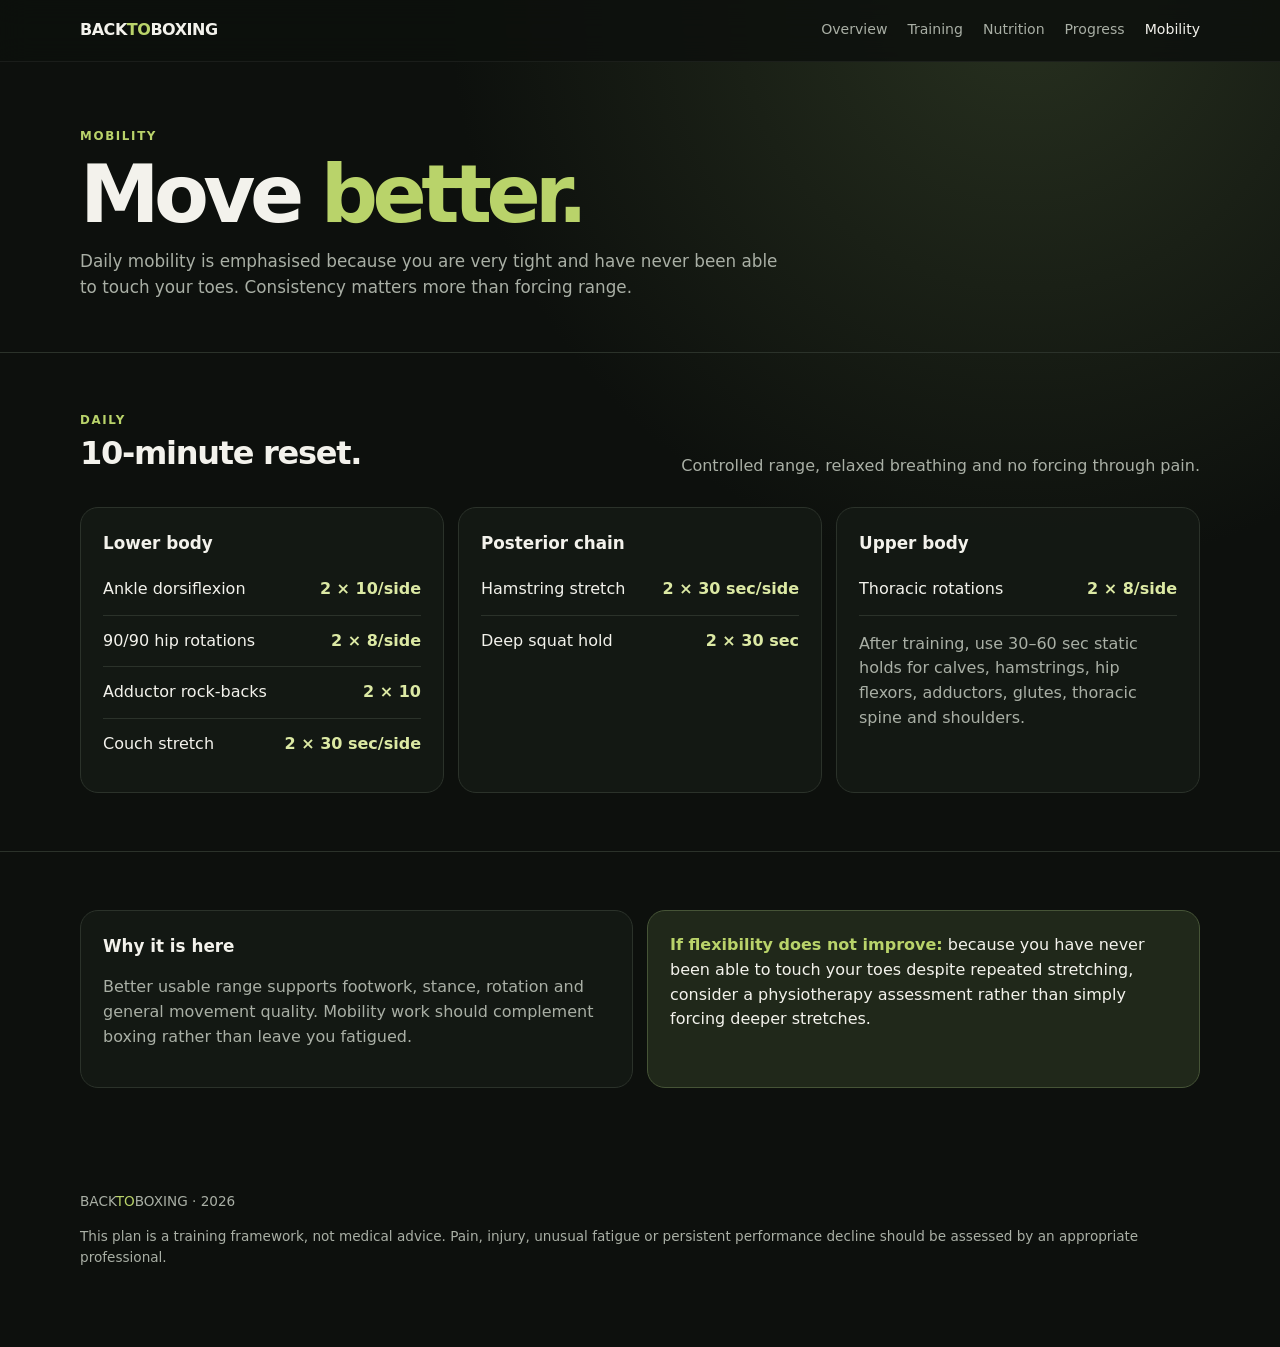
==== mobility.html @ 42341a9d "Split mobility into dedicated page" ====
<!doctype html><html lang="en"><head><meta charset="utf-8"><meta name="viewport" content="width=device-width,initial-scale=1"><meta name="theme-color" content="#10120f"><title>Mobility — Back To Boxing</title><link rel="stylesheet" href="styles.css"></head><body><header><div class="wrap"><nav><a class="brand" href="index.html">BACK<span>TO</span>BOXING</a><div class="navlinks"><a class="" href="index.html">Overview</a><a class="" href="training.html">Training</a><a class="" href="nutrition.html">Nutrition</a><a class="" href="progress.html">Progress</a><a class="active" href="mobility.html">Mobility</a></div></nav></div></header><main><div class="wrap page-title"><div class="eyebrow">Mobility</div><h1>Move <span style="color:var(--accent)">better.</span></h1><p>Daily mobility is emphasised because you are very tight and have never been able to touch your toes. Consistency matters more than forcing range.</p></div>
<section><div class="wrap"><div class="section-head"><div><div class="eyebrow">Daily</div><h2>10-minute reset.</h2></div><p>Controlled range, relaxed breathing and no forcing through pain.</p></div><div class="grid"><div class="card"><h3>Lower body</h3><div class="exercise"><span>Ankle dorsiflexion</span><span>2 × 10/side</span></div><div class="exercise"><span>90/90 hip rotations</span><span>2 × 8/side</span></div><div class="exercise"><span>Adductor rock-backs</span><span>2 × 10</span></div><div class="exercise"><span>Couch stretch</span><span>2 × 30 sec/side</span></div></div><div class="card"><h3>Posterior chain</h3><div class="exercise"><span>Hamstring stretch</span><span>2 × 30 sec/side</span></div><div class="exercise"><span>Deep squat hold</span><span>2 × 30 sec</span></div></div><div class="card"><h3>Upper body</h3><div class="exercise"><span>Thoracic rotations</span><span>2 × 8/side</span></div><p class="muted">After training, use 30–60 sec static holds for calves, hamstrings, hip flexors, adductors, glutes, thoracic spine and shoulders.</p></div></div></div></section>
<section><div class="wrap"><div class="grid2"><div class="card"><h3>Why it is here</h3><p class="muted">Better usable range supports footwork, stance, rotation and general movement quality. Mobility work should complement boxing rather than leave you fatigued.</p></div><div class="callout"><strong>If flexibility does not improve:</strong> because you have never been able to touch your toes despite repeated stretching, consider a physiotherapy assessment rather than simply forcing deeper stretches.</div></div></div></section></main><footer><div class="wrap"><div>BACK<span style="color:var(--accent)">TO</span>BOXING · 2026</div><p>This plan is a training framework, not medical advice. Pain, injury, unusual fatigue or persistent performance decline should be assessed by an appropriate professional.</p></div></footer></body></html>
---- styles.css ----
:root{--bg:#0d100d;--panel:#151915;--panel2:#1b201b;--text:#f3f2ec;--muted:#a9afa5;--line:#2b322a;--accent:#b9d36a;--accent2:#dce9a4;--max:1120px}
*{box-sizing:border-box}html{scroll-behavior:smooth}body{margin:0;background:radial-gradient(circle at 80% 0,#27301f 0,transparent 34%),var(--bg);color:var(--text);font-family:Inter,ui-sans-serif,system-ui,-apple-system,BlinkMacSystemFont,"Segoe UI",sans-serif;line-height:1.55}a{color:inherit;text-decoration:none}.wrap{width:min(calc(100% - 36px),var(--max));margin:auto}
header{padding:18px 0;position:sticky;top:0;z-index:10;background:rgba(13,16,13,.88);backdrop-filter:blur(14px);border-bottom:1px solid rgba(255,255,255,.06)}nav{display:flex;align-items:center;justify-content:space-between;gap:20px}.brand{font-weight:800;letter-spacing:-.03em}.brand span,.eyebrow,.top{color:var(--accent)}.navlinks{display:flex;gap:20px;color:var(--muted);font-size:.88rem;overflow:auto}.navlinks a{white-space:nowrap}.navlinks a:hover,.navlinks .active{color:var(--text)}
.hero{padding:76px 0 65px;display:grid;grid-template-columns:1.3fr .7fr;gap:48px;align-items:end}.eyebrow{font-weight:800;text-transform:uppercase;letter-spacing:.14em;font-size:.74rem}h1{font-size:clamp(3.2rem,8vw,6rem);line-height:.9;letter-spacing:-.07em;margin:14px 0 24px}.hero p{font-size:1.08rem;color:var(--muted);max-width:680px}.target{background:linear-gradient(145deg,#1e271b,#151915);border:1px solid var(--line);border-radius:24px;padding:28px}.target .big,.stat{font-size:3.6rem;font-weight:850;letter-spacing:-.06em}.label{font-size:.75rem;text-transform:uppercase;letter-spacing:.1em;color:var(--muted)}
section{padding:58px 0;border-top:1px solid var(--line)}.section-head{display:flex;justify-content:space-between;gap:30px;align-items:end;margin-bottom:28px}.section-head h2{margin:0;font-size:2rem;letter-spacing:-.04em}.section-head p{margin:0;color:var(--muted);max-width:620px}.grid{display:grid;grid-template-columns:repeat(3,1fr);gap:14px}.grid2{display:grid;grid-template-columns:repeat(2,1fr);gap:14px}.card{background:rgba(21,25,21,.9);border:1px solid var(--line);border-radius:18px;padding:22px}.card h3{margin:0 0 8px;font-size:1.05rem}.muted{color:var(--muted)}
.week{display:grid;grid-template-columns:repeat(7,1fr);gap:8px}.day{padding:16px 12px;background:var(--panel);border:1px solid var(--line);border-radius:14px;min-height:110px}.day strong{display:block;color:var(--accent);font-size:.76rem;text-transform:uppercase;letter-spacing:.08em;margin-bottom:9px}.day b{font-size:.9rem}.day.rest{background:#11140f}
.exercise{display:grid;grid-template-columns:1fr auto;gap:10px;padding:13px 0;border-bottom:1px solid var(--line)}.exercise:last-child{border-bottom:0}.exercise span:last-child{color:var(--accent2);font-weight:750;white-space:nowrap}.phase{border-left:3px solid var(--accent);padding-left:18px;margin:0 0 24px}.phase h3{margin:0 0 3px}.phase p{margin:0;color:var(--muted)}
table{width:100%;border-collapse:collapse;background:var(--panel);border:1px solid var(--line);border-radius:18px;overflow:hidden}th,td{text-align:left;padding:13px 14px;border-bottom:1px solid var(--line)}th{color:var(--accent);font-size:.76rem;text-transform:uppercase;letter-spacing:.08em}td{color:#e7e9e2}tr:last-child td{border-bottom:0}
.meal{display:flex;justify-content:space-between;gap:20px;padding:15px 0;border-bottom:1px solid var(--line)}.meal:last-child{border-bottom:0}.meal b{min-width:150px}.meal span{color:var(--muted)}.pill{display:inline-flex;padding:5px 9px;border:1px solid #3a4434;border-radius:999px;color:var(--accent2);font-size:.75rem;font-weight:700;margin:3px}
.callout{padding:22px;border-radius:18px;background:#20281a;border:1px solid #465437}.callout strong{color:var(--accent)}ul{padding-left:20px}.checklist label{display:flex;gap:10px;align-items:flex-start;padding:10px 0;border-bottom:1px solid var(--line);cursor:pointer}.checklist input{accent-color:var(--accent);margin-top:5px}
.page-title{padding:65px 0 35px}.page-title h1{font-size:clamp(2.8rem,7vw,5rem);margin-bottom:14px}.page-title p{color:var(--muted);max-width:700px;font-size:1.05rem}.subnav{display:flex;gap:8px;flex-wrap:wrap;margin-top:22px}.subnav a{padding:8px 12px;border:1px solid var(--line);border-radius:999px;color:var(--muted);font-size:.82rem}.subnav a:hover{color:var(--text);border-color:#465437}
footer{padding:45px 0 65px;color:var(--muted);font-size:.85rem}
@media(max-width:800px){.hero{grid-template-columns:1fr;padding-top:50px}.grid,.grid2{grid-template-columns:1fr}.week{grid-template-columns:repeat(2,1fr)}.section-head{display:block}.section-head p{margin-top:8px}.navlinks{display:none}.target .big{font-size:3.2rem}}
@media(max-width:480px){.wrap{width:min(calc(100% - 24px),var(--max))}.week{grid-template-columns:1fr}.meal{display:block}.meal b{display:block;margin-bottom:4px}h1{font-size:3.3rem}.page-title{padding-top:45px}}
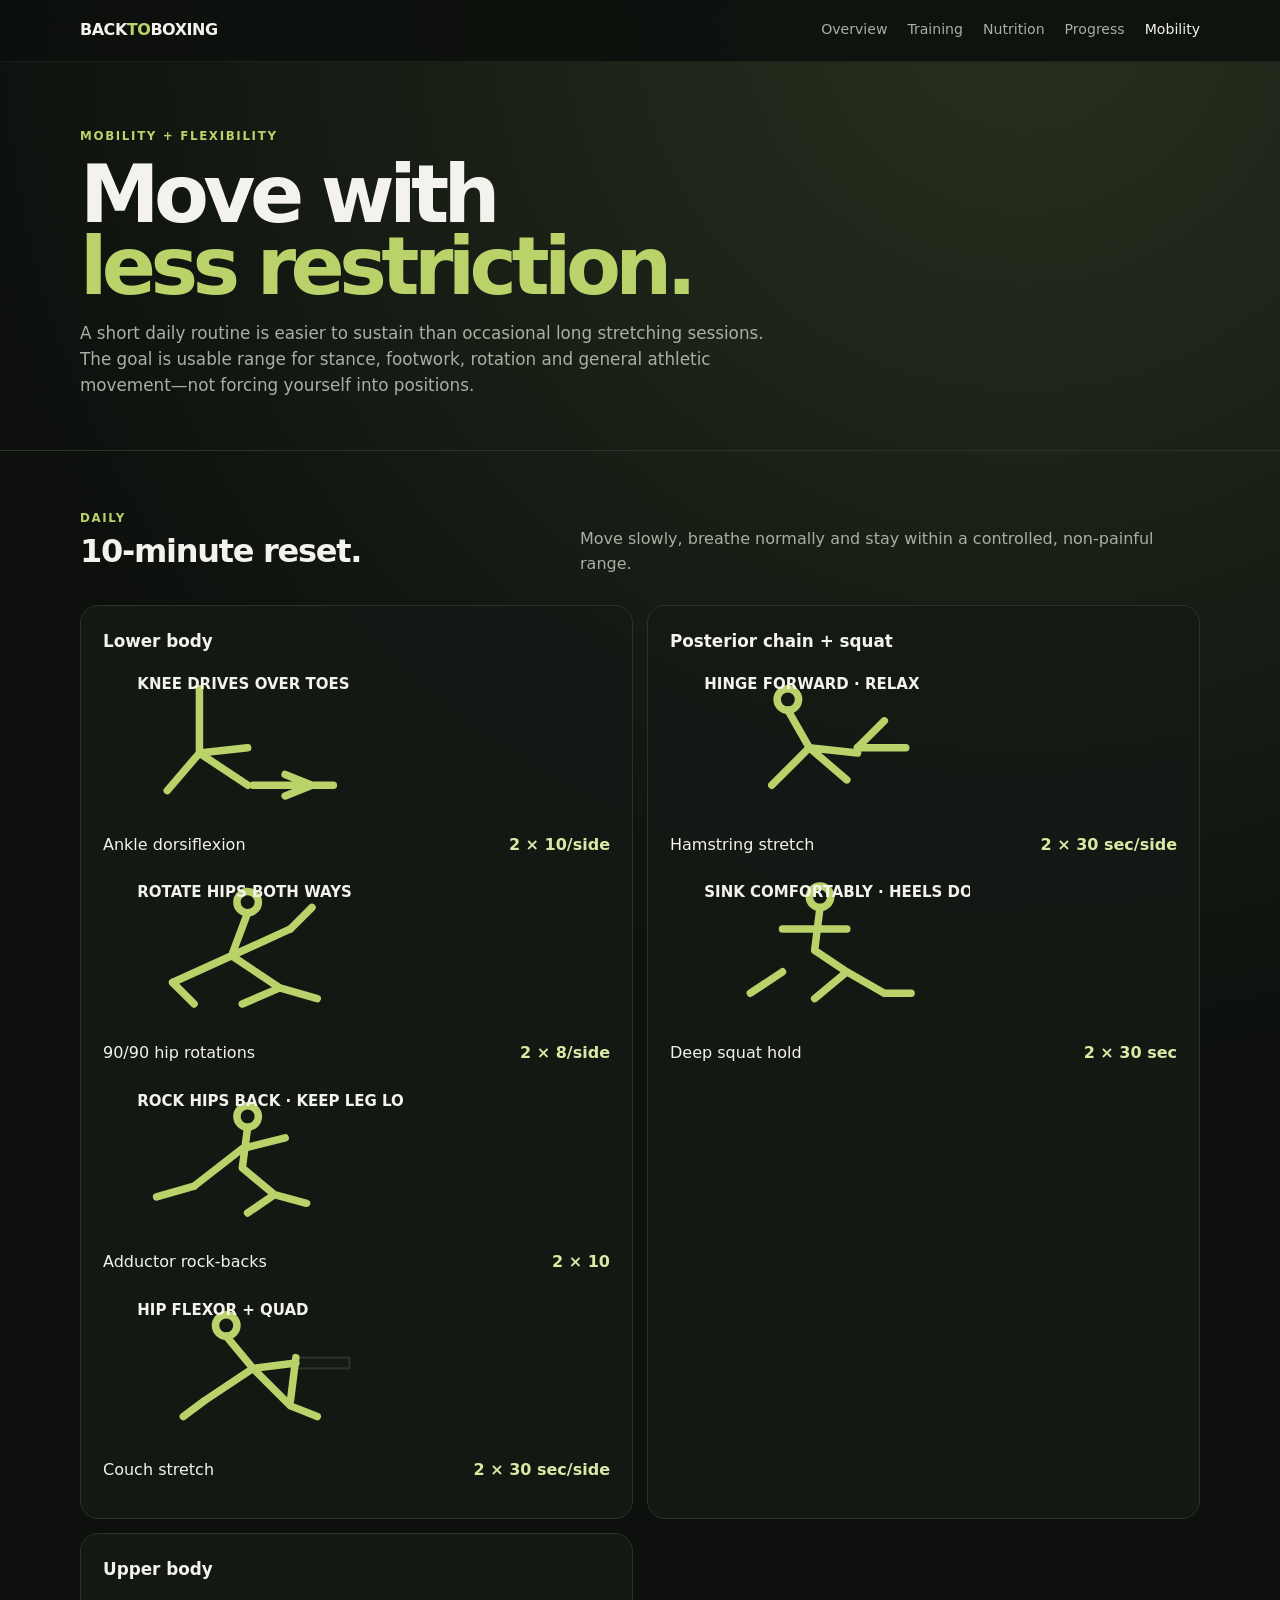
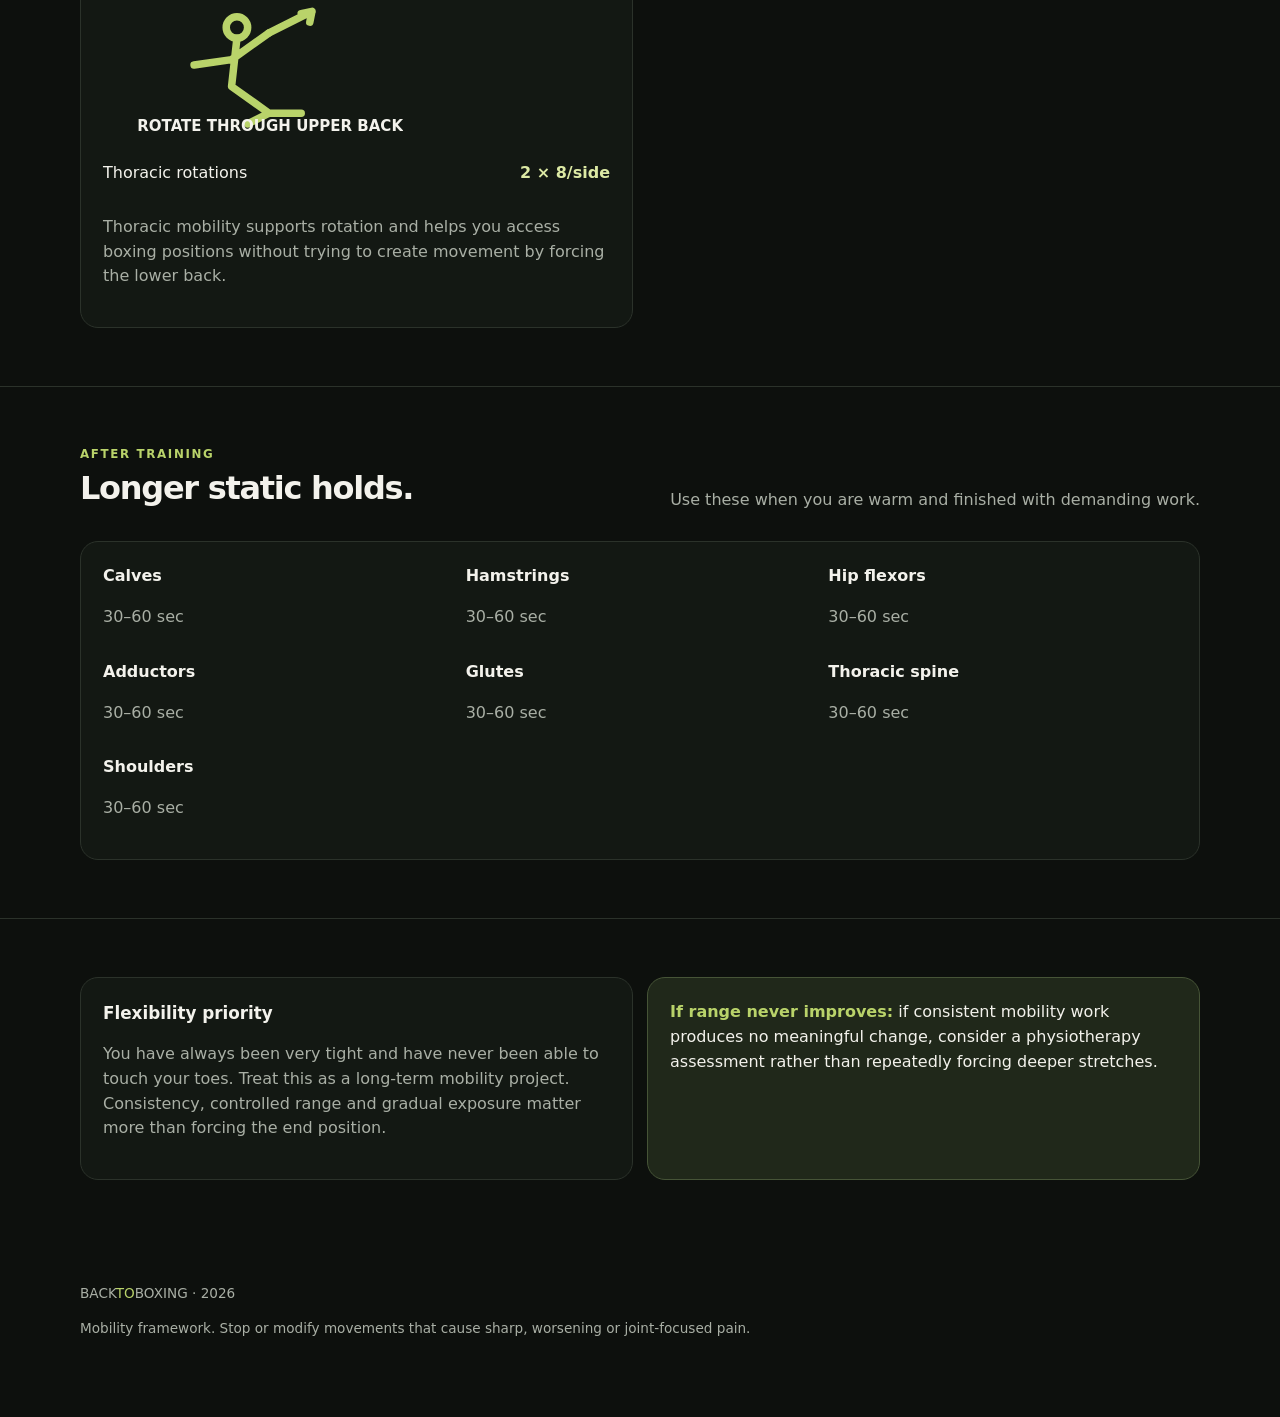
==== commit cc893c3b: "Add visual mobility references and update mobility plan" ====
--- a/mobility.html
+++ b/mobility.html
@@ -1,3 +1,20 @@
-<!doctype html><html lang="en"><head><meta charset="utf-8"><meta name="viewport" content="width=device-width,initial-scale=1"><meta name="theme-color" content="#10120f"><title>Mobility — Back To Boxing</title><link rel="stylesheet" href="styles.css"></head><body><header><div class="wrap"><nav><a class="brand" href="index.html">BACK<span>TO</span>BOXING</a><div class="navlinks"><a class="" href="index.html">Overview</a><a class="" href="training.html">Training</a><a class="" href="nutrition.html">Nutrition</a><a class="" href="progress.html">Progress</a><a class="active" href="mobility.html">Mobility</a></div></nav></div></header><main><div class="wrap page-title"><div class="eyebrow">Mobility</div><h1>Move <span style="color:var(--accent)">better.</span></h1><p>Daily mobility is emphasised because you are very tight and have never been able to touch your toes. Consistency matters more than forcing range.</p></div>
-<section><div class="wrap"><div class="section-head"><div><div class="eyebrow">Daily</div><h2>10-minute reset.</h2></div><p>Controlled range, relaxed breathing and no forcing through pain.</p></div><div class="grid"><div class="card"><h3>Lower body</h3><div class="exercise"><span>Ankle dorsiflexion</span><span>2 × 10/side</span></div><div class="exercise"><span>90/90 hip rotations</span><span>2 × 8/side</span></div><div class="exercise"><span>Adductor rock-backs</span><span>2 × 10</span></div><div class="exercise"><span>Couch stretch</span><span>2 × 30 sec/side</span></div></div><div class="card"><h3>Posterior chain</h3><div class="exercise"><span>Hamstring stretch</span><span>2 × 30 sec/side</span></div><div class="exercise"><span>Deep squat hold</span><span>2 × 30 sec</span></div></div><div class="card"><h3>Upper body</h3><div class="exercise"><span>Thoracic rotations</span><span>2 × 8/side</span></div><p class="muted">After training, use 30–60 sec static holds for calves, hamstrings, hip flexors, adductors, glutes, thoracic spine and shoulders.</p></div></div></div></section>
-<section><div class="wrap"><div class="grid2"><div class="card"><h3>Why it is here</h3><p class="muted">Better usable range supports footwork, stance, rotation and general movement quality. Mobility work should complement boxing rather than leave you fatigued.</p></div><div class="callout"><strong>If flexibility does not improve:</strong> because you have never been able to touch your toes despite repeated stretching, consider a physiotherapy assessment rather than simply forcing deeper stretches.</div></div></div></section></main><footer><div class="wrap"><div>BACK<span style="color:var(--accent)">TO</span>BOXING · 2026</div><p>This plan is a training framework, not medical advice. Pain, injury, unusual fatigue or persistent performance decline should be assessed by an appropriate professional.</p></div></footer></body></html>+<!doctype html>
+<html lang="en"><head><meta charset="utf-8"><meta name="viewport" content="width=device-width,initial-scale=1"><meta name="theme-color" content="#10120f"><title>Mobility — Back To Boxing</title><link rel="stylesheet" href="styles.css"></head>
+<body><header><div class="wrap"><nav><a class="brand" href="index.html">BACK<span>TO</span>BOXING</a><div class="navlinks"><a href="index.html">Overview</a><a href="training.html">Training</a><a href="nutrition.html">Nutrition</a><a href="progress.html">Progress</a><a class="active" href="mobility.html">Mobility</a></div></nav></div></header>
+<main><div class="wrap page-title"><div class="eyebrow">Mobility + flexibility</div><h1>Move with<br><span style="color:var(--accent)">less restriction.</span></h1><p>A short daily routine is easier to sustain than occasional long stretching sessions. The goal is usable range for stance, footwork, rotation and general athletic movement—not forcing yourself into positions.</p></div>
+<section><div class="wrap"><div class="section-head"><div><div class="eyebrow">Daily</div><h2>10-minute reset.</h2></div><p>Move slowly, breathe normally and stay within a controlled, non-painful range.</p></div>
+<div class="grid2">
+<div class="card"><h3>Lower body</h3>
+<div class="visual-row"><svg class="exercise-visual"><use href="mobility-reference.svg#ankle"></use></svg><div class="exercise"><span>Ankle dorsiflexion</span><span>2 × 10/side</span></div></div>
+<div class="visual-row"><svg class="exercise-visual"><use href="mobility-reference.svg#hip9090"></use></svg><div class="exercise"><span>90/90 hip rotations</span><span>2 × 8/side</span></div></div>
+<div class="visual-row"><svg class="exercise-visual"><use href="mobility-reference.svg#adductor"></use></svg><div class="exercise"><span>Adductor rock-backs</span><span>2 × 10</span></div></div>
+<div class="visual-row"><svg class="exercise-visual"><use href="mobility-reference.svg#couch"></use></svg><div class="exercise"><span>Couch stretch</span><span>2 × 30 sec/side</span></div></div></div>
+<div class="card"><h3>Posterior chain + squat</h3>
+<div class="visual-row"><svg class="exercise-visual"><use href="mobility-reference.svg#hamstring"></use></svg><div class="exercise"><span>Hamstring stretch</span><span>2 × 30 sec/side</span></div></div>
+<div class="visual-row"><svg class="exercise-visual"><use href="mobility-reference.svg#squat"></use></svg><div class="exercise"><span>Deep squat hold</span><span>2 × 30 sec</span></div></div></div>
+<div class="card"><h3>Upper body</h3>
+<div class="visual-row"><svg class="exercise-visual"><use href="mobility-reference.svg#thoracic"></use></svg><div class="exercise"><span>Thoracic rotations</span><span>2 × 8/side</span></div></div>
+<p class="muted">Thoracic mobility supports rotation and helps you access boxing positions without trying to create movement by forcing the lower back.</p></div></div></div></section>
+<section><div class="wrap"><div class="section-head"><div><div class="eyebrow">After training</div><h2>Longer static holds.</h2></div><p>Use these when you are warm and finished with demanding work.</p></div><div class="card"><div class="grid"><div><b>Calves</b><p class="muted">30–60 sec</p></div><div><b>Hamstrings</b><p class="muted">30–60 sec</p></div><div><b>Hip flexors</b><p class="muted">30–60 sec</p></div><div><b>Adductors</b><p class="muted">30–60 sec</p></div><div><b>Glutes</b><p class="muted">30–60 sec</p></div><div><b>Thoracic spine</b><p class="muted">30–60 sec</p></div><div><b>Shoulders</b><p class="muted">30–60 sec</p></div></div></div></div></section>
+<section><div class="wrap"><div class="grid2"><div class="card"><h3>Flexibility priority</h3><p class="muted">You have always been very tight and have never been able to touch your toes. Treat this as a long-term mobility project. Consistency, controlled range and gradual exposure matter more than forcing the end position.</p></div><div class="callout"><strong>If range never improves:</strong> if consistent mobility work produces no meaningful change, consider a physiotherapy assessment rather than repeatedly forcing deeper stretches.</div></div></div></section>
+</main><footer><div class="wrap"><div>BACK<span style="color:var(--accent)">TO</span>BOXING · 2026</div><p>Mobility framework. Stop or modify movements that cause sharp, worsening or joint-focused pain.</p></div></footer></body></html>
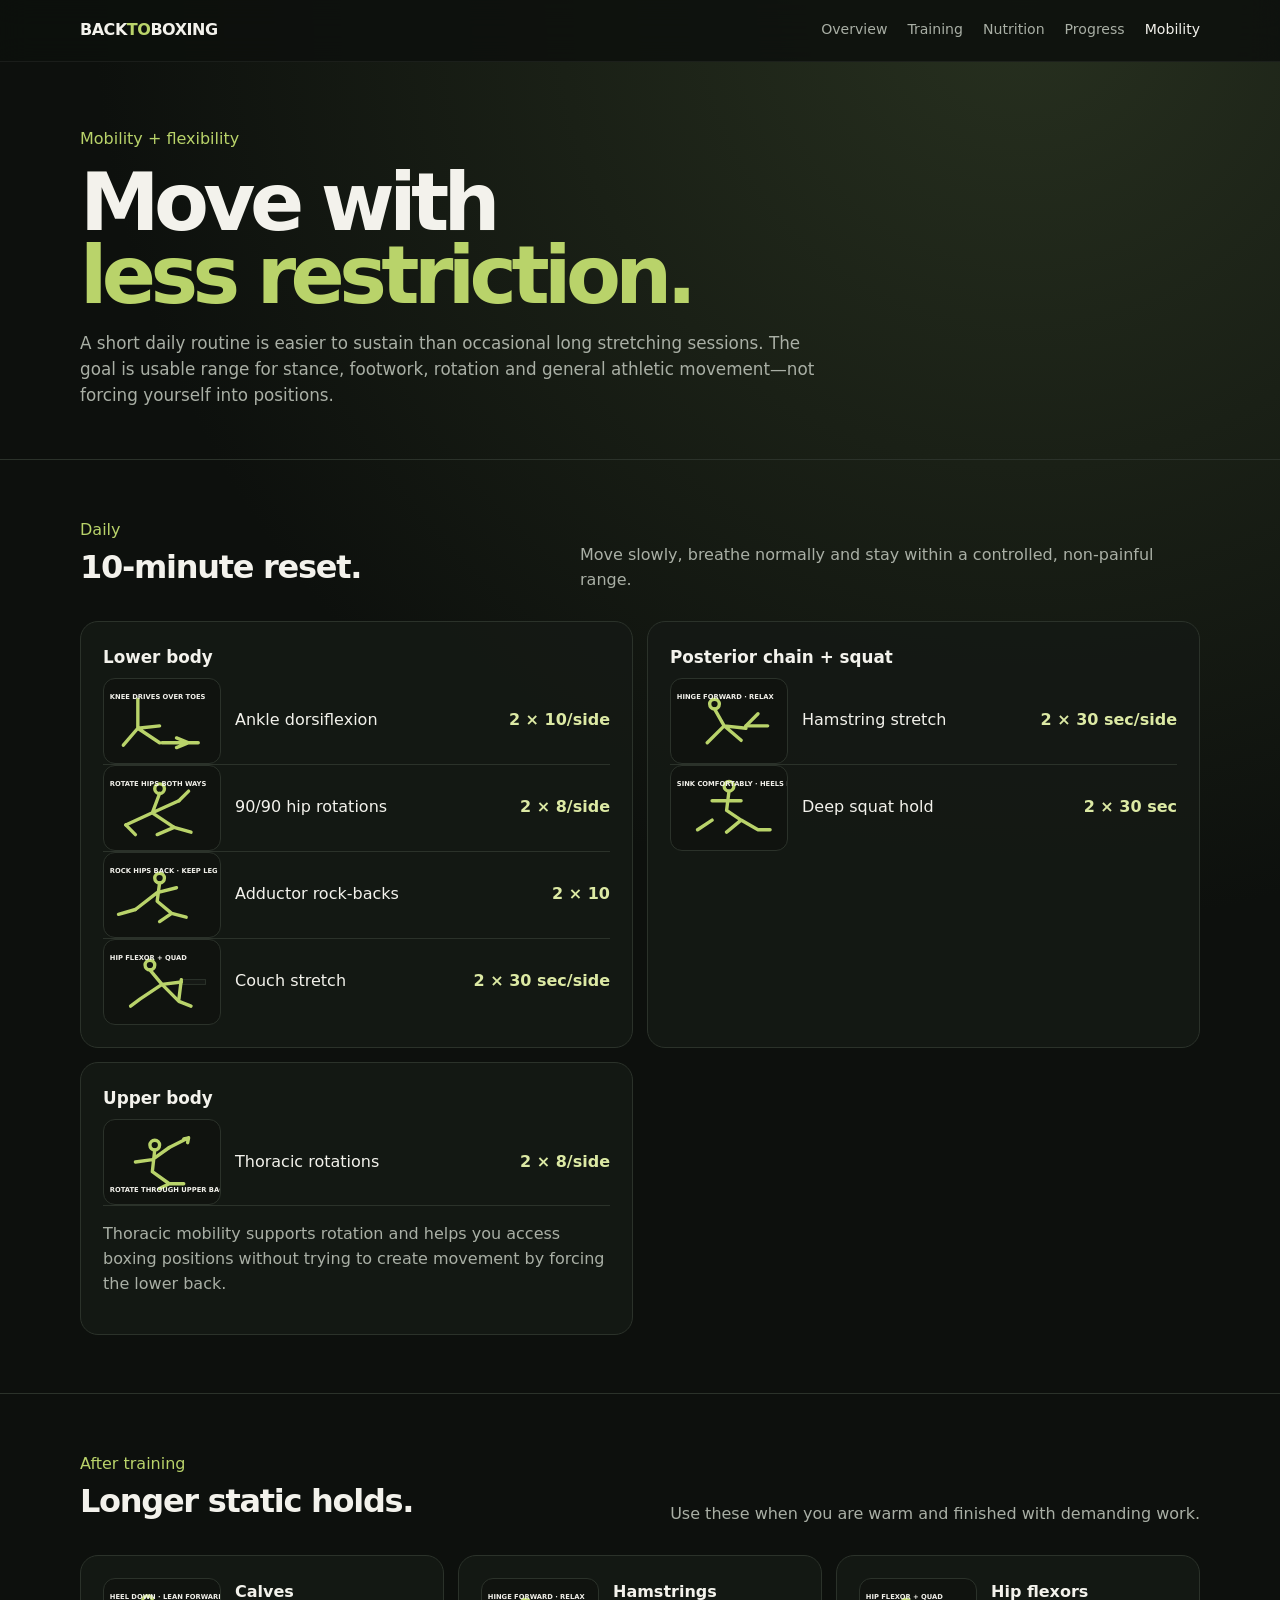
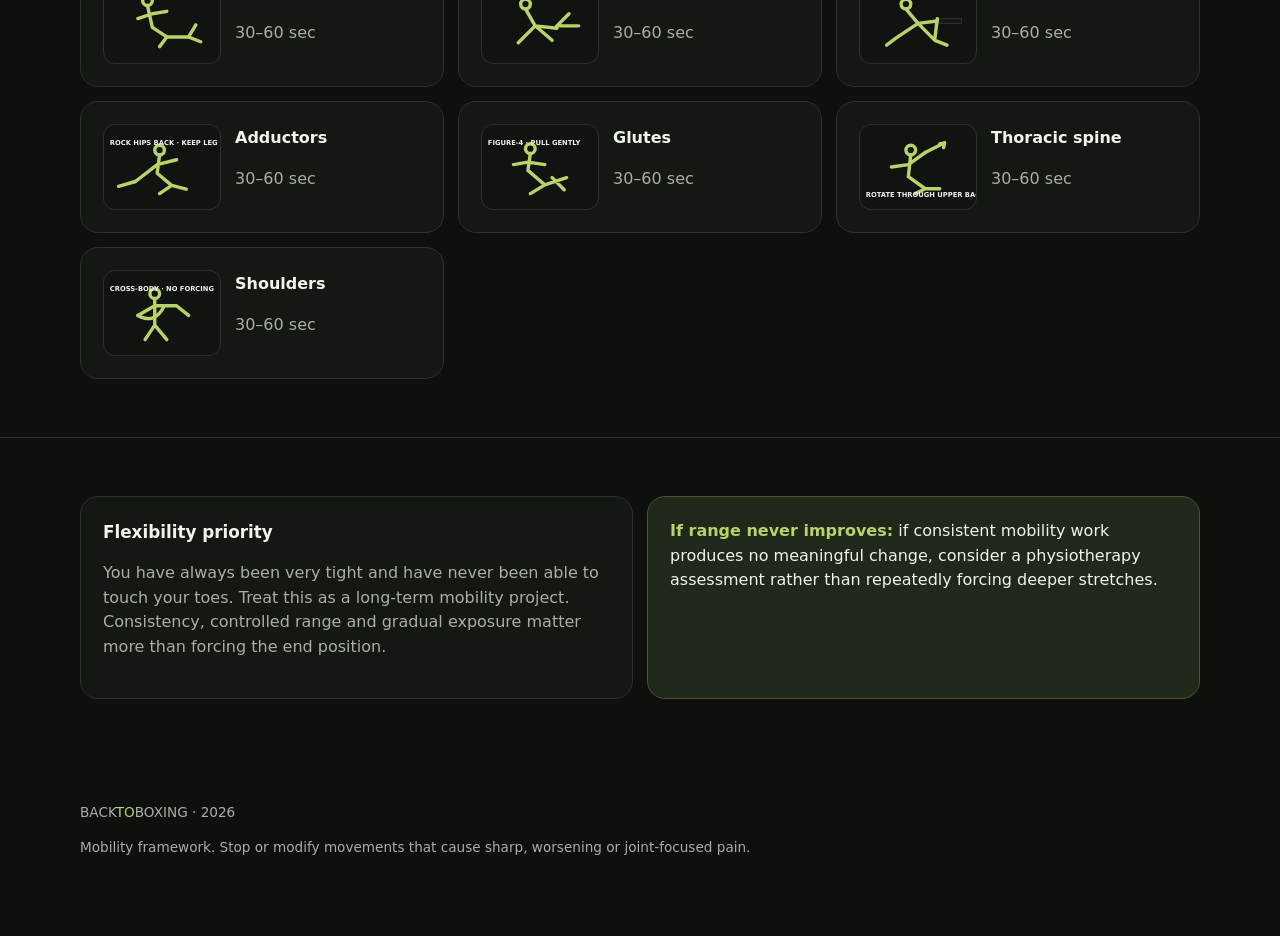
==== commit add7eefc: "Illustrate all post-training stretches" ====
--- a/mobility.html
+++ b/mobility.html
@@ -15,6 +15,6 @@
 <div class="card"><h3>Upper body</h3>
 <div class="visual-row"><svg class="exercise-visual"><use href="mobility-reference.svg#thoracic"></use></svg><div class="exercise"><span>Thoracic rotations</span><span>2 × 8/side</span></div></div>
 <p class="muted">Thoracic mobility supports rotation and helps you access boxing positions without trying to create movement by forcing the lower back.</p></div></div></div></section>
-<section><div class="wrap"><div class="section-head"><div><div class="eyebrow">After training</div><h2>Longer static holds.</h2></div><p>Use these when you are warm and finished with demanding work.</p></div><div class="card"><div class="grid"><div><b>Calves</b><p class="muted">30–60 sec</p></div><div><b>Hamstrings</b><p class="muted">30–60 sec</p></div><div><b>Hip flexors</b><p class="muted">30–60 sec</p></div><div><b>Adductors</b><p class="muted">30–60 sec</p></div><div><b>Glutes</b><p class="muted">30–60 sec</p></div><div><b>Thoracic spine</b><p class="muted">30–60 sec</p></div><div><b>Shoulders</b><p class="muted">30–60 sec</p></div></div></div></div></section>
+<section><div class="wrap"><div class="section-head"><div><div class="eyebrow">After training</div><h2>Longer static holds.</h2></div><p>Use these when you are warm and finished with demanding work.</p></div><div class="grid"><div class="card"><div class="visual-row"><svg class="exercise-visual"><use href="mobility-reference.svg#calf"></use></svg><div><b>Calves</b><p class="muted">30–60 sec</p></div></div></div><div class="card"><div class="visual-row"><svg class="exercise-visual"><use href="mobility-reference.svg#hamstring"></use></svg><div><b>Hamstrings</b><p class="muted">30–60 sec</p></div></div></div><div class="card"><div class="visual-row"><svg class="exercise-visual"><use href="mobility-reference.svg#couch"></use></svg><div><b>Hip flexors</b><p class="muted">30–60 sec</p></div></div></div><div class="card"><div class="visual-row"><svg class="exercise-visual"><use href="mobility-reference.svg#adductor"></use></svg><div><b>Adductors</b><p class="muted">30–60 sec</p></div></div></div><div class="card"><div class="visual-row"><svg class="exercise-visual"><use href="mobility-reference.svg#glute"></use></svg><div><b>Glutes</b><p class="muted">30–60 sec</p></div></div></div><div class="card"><div class="visual-row"><svg class="exercise-visual"><use href="mobility-reference.svg#thoracic"></use></svg><div><b>Thoracic spine</b><p class="muted">30–60 sec</p></div></div></div><div class="card"><div class="visual-row"><svg class="exercise-visual"><use href="mobility-reference.svg#shoulder-stretch"></use></svg><div><b>Shoulders</b><p class="muted">30–60 sec</p></div></div></div></div></div></section>
 <section><div class="wrap"><div class="grid2"><div class="card"><h3>Flexibility priority</h3><p class="muted">You have always been very tight and have never been able to touch your toes. Treat this as a long-term mobility project. Consistency, controlled range and gradual exposure matter more than forcing the end position.</p></div><div class="callout"><strong>If range never improves:</strong> if consistent mobility work produces no meaningful change, consider a physiotherapy assessment rather than repeatedly forcing deeper stretches.</div></div></div></section>
 </main><footer><div class="wrap"><div>BACK<span style="color:var(--accent)">TO</span>BOXING · 2026</div><p>Mobility framework. Stop or modify movements that cause sharp, worsening or joint-focused pain.</p></div></footer></body></html>
--- a/styles.css
+++ b/styles.css
@@ -1,14 +1,15 @@
 :root{--bg:#0d100d;--panel:#151915;--panel2:#1b201b;--text:#f3f2ec;--muted:#a9afa5;--line:#2b322a;--accent:#b9d36a;--accent2:#dce9a4;--max:1120px}
 *{box-sizing:border-box}html{scroll-behavior:smooth}body{margin:0;background:radial-gradient(circle at 80% 0,#27301f 0,transparent 34%),var(--bg);color:var(--text);font-family:Inter,ui-sans-serif,system-ui,-apple-system,BlinkMacSystemFont,"Segoe UI",sans-serif;line-height:1.55}a{color:inherit;text-decoration:none}.wrap{width:min(calc(100% - 36px),var(--max));margin:auto}
 header{padding:18px 0;position:sticky;top:0;z-index:10;background:rgba(13,16,13,.88);backdrop-filter:blur(14px);border-bottom:1px solid rgba(255,255,255,.06)}nav{display:flex;align-items:center;justify-content:space-between;gap:20px}.brand{font-weight:800;letter-spacing:-.03em}.brand span,.eyebrow,.top{color:var(--accent)}.navlinks{display:flex;gap:20px;color:var(--muted);font-size:.88rem;overflow:auto}.navlinks a{white-space:nowrap}.navlinks a:hover,.navlinks .active{color:var(--text)}
-.hero{padding:76px 0 65px;display:grid;grid-template-columns:1.3fr .7fr;gap:48px;align-items:end}.eyebrow{font-weight:800;text-transform:uppercase;letter-spacing:.14em;font-size:.74rem}h1{font-size:clamp(3.2rem,8vw,6rem);line-height:.9;letter-spacing:-.07em;margin:14px 0 24px}.hero p{font-size:1.08rem;color:var(--muted);max-width:680px}.target{background:linear-gradient(145deg,#1e271b,#151915);border:1px solid var(--line);border-radius:24px;padding:28px}.target .big,.stat{font-size:3.6rem;font-weight:850;letter-spacing:-.06em}.label{font-size:.75rem;text-transform:uppercase;letter-spacing:.1em;color:var(--muted)}
 section{padding:58px 0;border-top:1px solid var(--line)}.section-head{display:flex;justify-content:space-between;gap:30px;align-items:end;margin-bottom:28px}.section-head h2{margin:0;font-size:2rem;letter-spacing:-.04em}.section-head p{margin:0;color:var(--muted);max-width:620px}.grid{display:grid;grid-template-columns:repeat(3,1fr);gap:14px}.grid2{display:grid;grid-template-columns:repeat(2,1fr);gap:14px}.card{background:rgba(21,25,21,.9);border:1px solid var(--line);border-radius:18px;padding:22px}.card h3{margin:0 0 8px;font-size:1.05rem}.muted{color:var(--muted)}
 .week{display:grid;grid-template-columns:repeat(7,1fr);gap:8px}.day{padding:16px 12px;background:var(--panel);border:1px solid var(--line);border-radius:14px;min-height:110px}.day strong{display:block;color:var(--accent);font-size:.76rem;text-transform:uppercase;letter-spacing:.08em;margin-bottom:9px}.day b{font-size:.9rem}.day.rest{background:#11140f}
-.exercise{display:grid;grid-template-columns:1fr auto;gap:10px;padding:13px 0;border-bottom:1px solid var(--line)}.exercise:last-child{border-bottom:0}.exercise span:last-child{color:var(--accent2);font-weight:750;white-space:nowrap}.phase{border-left:3px solid var(--accent);padding-left:18px;margin:0 0 24px}.phase h3{margin:0 0 3px}.phase p{margin:0;color:var(--muted)}
+.exercise{display:grid;grid-template-columns:1fr auto;gap:10px;padding:13px 0;border-bottom:1px solid var(--line);align-items:center}.exercise:last-child{border-bottom:0}.exercise span:last-child{color:var(--accent2);font-weight:750;white-space:nowrap}.phase{border-left:3px solid var(--accent);padding-left:18px;margin:0 0 24px}.phase h3{margin:0 0 3px}.phase p{margin:0;color:var(--muted)}
+.visual-row{display:grid;grid-template-columns:118px 1fr;gap:14px;align-items:center;border-bottom:1px solid var(--line)}.visual-row:last-child{border-bottom:0}.exercise-visual{width:118px;height:86px;display:block;background:#10130f;border:1px solid var(--line);border-radius:12px}.visual-row .exercise{border-bottom:0}
 table{width:100%;border-collapse:collapse;background:var(--panel);border:1px solid var(--line);border-radius:18px;overflow:hidden}th,td{text-align:left;padding:13px 14px;border-bottom:1px solid var(--line)}th{color:var(--accent);font-size:.76rem;text-transform:uppercase;letter-spacing:.08em}td{color:#e7e9e2}tr:last-child td{border-bottom:0}
 .meal{display:flex;justify-content:space-between;gap:20px;padding:15px 0;border-bottom:1px solid var(--line)}.meal:last-child{border-bottom:0}.meal b{min-width:150px}.meal span{color:var(--muted)}.pill{display:inline-flex;padding:5px 9px;border:1px solid #3a4434;border-radius:999px;color:var(--accent2);font-size:.75rem;font-weight:700;margin:3px}
 .callout{padding:22px;border-radius:18px;background:#20281a;border:1px solid #465437}.callout strong{color:var(--accent)}ul{padding-left:20px}.checklist label{display:flex;gap:10px;align-items:flex-start;padding:10px 0;border-bottom:1px solid var(--line);cursor:pointer}.checklist input{accent-color:var(--accent);margin-top:5px}
-.page-title{padding:65px 0 35px}.page-title h1{font-size:clamp(2.8rem,7vw,5rem);margin-bottom:14px}.page-title p{color:var(--muted);max-width:700px;font-size:1.05rem}.subnav{display:flex;gap:8px;flex-wrap:wrap;margin-top:22px}.subnav a{padding:8px 12px;border:1px solid var(--line);border-radius:999px;color:var(--muted);font-size:.82rem}.subnav a:hover{color:var(--text);border-color:#465437}
+.page-title{padding:65px 0 35px}.page-title h1{font-size:clamp(2.8rem,7vw,5rem);line-height:.92;letter-spacing:-.07em;margin:14px 0}.page-title p{color:var(--muted);max-width:760px;font-size:1.05rem}.subnav{display:flex;gap:8px;flex-wrap:wrap;margin-top:22px}.subnav a{padding:8px 12px;border:1px solid var(--line);border-radius:999px;color:var(--muted);font-size:.82rem}.subnav a:hover{color:var(--text);border-color:#465437}
+.stat{font-size:3.6rem;font-weight:850;letter-spacing:-.06em}.label{font-size:.75rem;text-transform:uppercase;letter-spacing:.1em;color:var(--muted)}
 footer{padding:45px 0 65px;color:var(--muted);font-size:.85rem}
-@media(max-width:800px){.hero{grid-template-columns:1fr;padding-top:50px}.grid,.grid2{grid-template-columns:1fr}.week{grid-template-columns:repeat(2,1fr)}.section-head{display:block}.section-head p{margin-top:8px}.navlinks{display:none}.target .big{font-size:3.2rem}}
-@media(max-width:480px){.wrap{width:min(calc(100% - 24px),var(--max))}.week{grid-template-columns:1fr}.meal{display:block}.meal b{display:block;margin-bottom:4px}h1{font-size:3.3rem}.page-title{padding-top:45px}}
+@media(max-width:800px){.grid,.grid2{grid-template-columns:1fr}.week{grid-template-columns:repeat(2,1fr)}.section-head{display:block}.section-head p{margin-top:8px}.navlinks{display:none}.visual-row{grid-template-columns:100px 1fr}.exercise-visual{width:100px;height:74px}}
+@media(max-width:480px){.wrap{width:min(calc(100% - 24px),var(--max))}.week{grid-template-columns:1fr}.meal{display:block}.meal b{display:block;margin-bottom:4px}.page-title{padding-top:45px}.visual-row{grid-template-columns:88px 1fr}.exercise-visual{width:88px;height:66px}.exercise{display:block}.exercise span:last-child{display:block;margin-top:3px}}
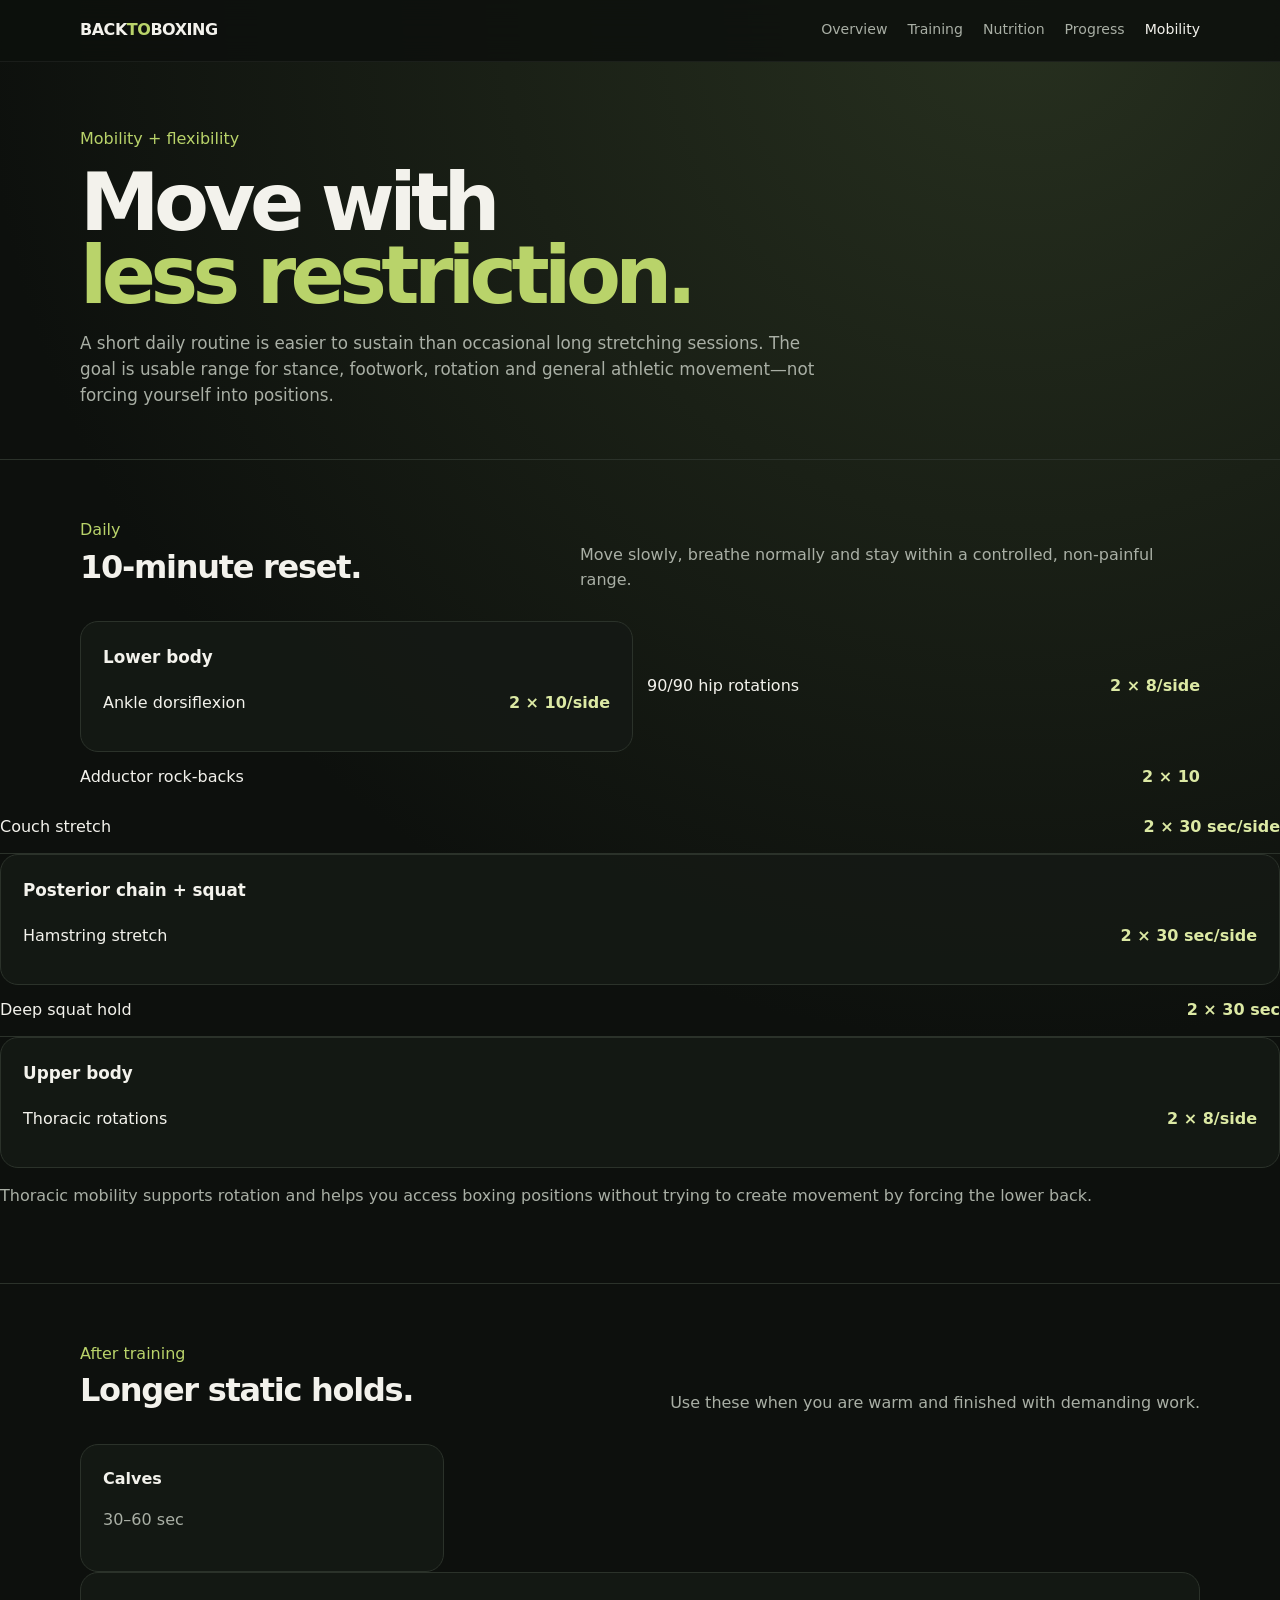
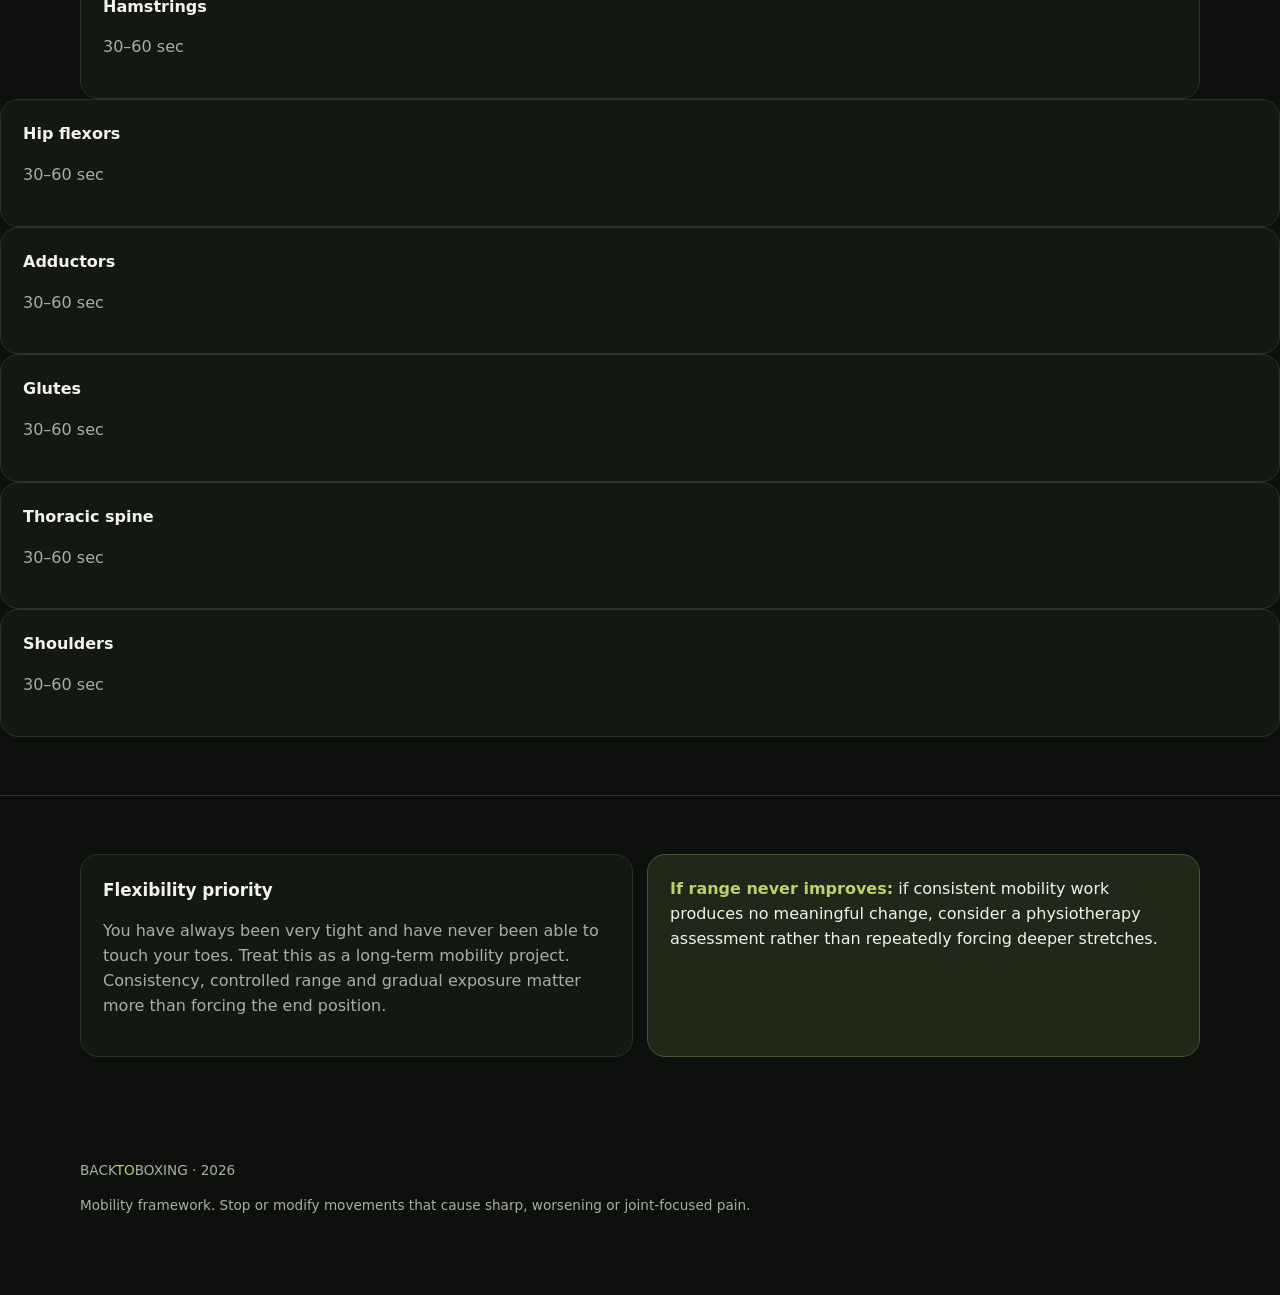
==== commit ca28d433: "Remove broken exercise images from mobility page" ====
--- a/mobility.html
+++ b/mobility.html
@@ -5,16 +5,16 @@
 <section><div class="wrap"><div class="section-head"><div><div class="eyebrow">Daily</div><h2>10-minute reset.</h2></div><p>Move slowly, breathe normally and stay within a controlled, non-painful range.</p></div>
 <div class="grid2">
 <div class="card"><h3>Lower body</h3>
-<div class="visual-row"><svg class="exercise-visual"><use href="mobility-reference.svg#ankle"></use></svg><div class="exercise"><span>Ankle dorsiflexion</span><span>2 × 10/side</span></div></div>
-<div class="visual-row"><svg class="exercise-visual"><use href="mobility-reference.svg#hip9090"></use></svg><div class="exercise"><span>90/90 hip rotations</span><span>2 × 8/side</span></div></div>
-<div class="visual-row"><svg class="exercise-visual"><use href="mobility-reference.svg#adductor"></use></svg><div class="exercise"><span>Adductor rock-backs</span><span>2 × 10</span></div></div>
-<div class="visual-row"><svg class="exercise-visual"><use href="mobility-reference.svg#couch"></use></svg><div class="exercise"><span>Couch stretch</span><span>2 × 30 sec/side</span></div></div></div>
+<div class="exercise"><span>Ankle dorsiflexion</span><span>2 × 10/side</span></div></div>
+<div class="exercise"><span>90/90 hip rotations</span><span>2 × 8/side</span></div></div>
+<div class="exercise"><span>Adductor rock-backs</span><span>2 × 10</span></div></div>
+<div class="exercise"><span>Couch stretch</span><span>2 × 30 sec/side</span></div></div></div>
 <div class="card"><h3>Posterior chain + squat</h3>
-<div class="visual-row"><svg class="exercise-visual"><use href="mobility-reference.svg#hamstring"></use></svg><div class="exercise"><span>Hamstring stretch</span><span>2 × 30 sec/side</span></div></div>
-<div class="visual-row"><svg class="exercise-visual"><use href="mobility-reference.svg#squat"></use></svg><div class="exercise"><span>Deep squat hold</span><span>2 × 30 sec</span></div></div></div>
+<div class="exercise"><span>Hamstring stretch</span><span>2 × 30 sec/side</span></div></div>
+<div class="exercise"><span>Deep squat hold</span><span>2 × 30 sec</span></div></div></div>
 <div class="card"><h3>Upper body</h3>
-<div class="visual-row"><svg class="exercise-visual"><use href="mobility-reference.svg#thoracic"></use></svg><div class="exercise"><span>Thoracic rotations</span><span>2 × 8/side</span></div></div>
+<div class="exercise"><span>Thoracic rotations</span><span>2 × 8/side</span></div></div>
 <p class="muted">Thoracic mobility supports rotation and helps you access boxing positions without trying to create movement by forcing the lower back.</p></div></div></div></section>
-<section><div class="wrap"><div class="section-head"><div><div class="eyebrow">After training</div><h2>Longer static holds.</h2></div><p>Use these when you are warm and finished with demanding work.</p></div><div class="grid"><div class="card"><div class="visual-row"><svg class="exercise-visual"><use href="mobility-reference.svg#calf"></use></svg><div><b>Calves</b><p class="muted">30–60 sec</p></div></div></div><div class="card"><div class="visual-row"><svg class="exercise-visual"><use href="mobility-reference.svg#hamstring"></use></svg><div><b>Hamstrings</b><p class="muted">30–60 sec</p></div></div></div><div class="card"><div class="visual-row"><svg class="exercise-visual"><use href="mobility-reference.svg#couch"></use></svg><div><b>Hip flexors</b><p class="muted">30–60 sec</p></div></div></div><div class="card"><div class="visual-row"><svg class="exercise-visual"><use href="mobility-reference.svg#adductor"></use></svg><div><b>Adductors</b><p class="muted">30–60 sec</p></div></div></div><div class="card"><div class="visual-row"><svg class="exercise-visual"><use href="mobility-reference.svg#glute"></use></svg><div><b>Glutes</b><p class="muted">30–60 sec</p></div></div></div><div class="card"><div class="visual-row"><svg class="exercise-visual"><use href="mobility-reference.svg#thoracic"></use></svg><div><b>Thoracic spine</b><p class="muted">30–60 sec</p></div></div></div><div class="card"><div class="visual-row"><svg class="exercise-visual"><use href="mobility-reference.svg#shoulder-stretch"></use></svg><div><b>Shoulders</b><p class="muted">30–60 sec</p></div></div></div></div></div></section>
+<section><div class="wrap"><div class="section-head"><div><div class="eyebrow">After training</div><h2>Longer static holds.</h2></div><p>Use these when you are warm and finished with demanding work.</p></div><div class="grid"><div class="card"><div><b>Calves</b><p class="muted">30–60 sec</p></div></div></div><div class="card"><div><b>Hamstrings</b><p class="muted">30–60 sec</p></div></div></div><div class="card"><div><b>Hip flexors</b><p class="muted">30–60 sec</p></div></div></div><div class="card"><div><b>Adductors</b><p class="muted">30–60 sec</p></div></div></div><div class="card"><div><b>Glutes</b><p class="muted">30–60 sec</p></div></div></div><div class="card"><div><b>Thoracic spine</b><p class="muted">30–60 sec</p></div></div></div><div class="card"><div><b>Shoulders</b><p class="muted">30–60 sec</p></div></div></div></div></div></section>
 <section><div class="wrap"><div class="grid2"><div class="card"><h3>Flexibility priority</h3><p class="muted">You have always been very tight and have never been able to touch your toes. Treat this as a long-term mobility project. Consistency, controlled range and gradual exposure matter more than forcing the end position.</p></div><div class="callout"><strong>If range never improves:</strong> if consistent mobility work produces no meaningful change, consider a physiotherapy assessment rather than repeatedly forcing deeper stretches.</div></div></div></section>
 </main><footer><div class="wrap"><div>BACK<span style="color:var(--accent)">TO</span>BOXING · 2026</div><p>Mobility framework. Stop or modify movements that cause sharp, worsening or joint-focused pain.</p></div></footer></body></html>
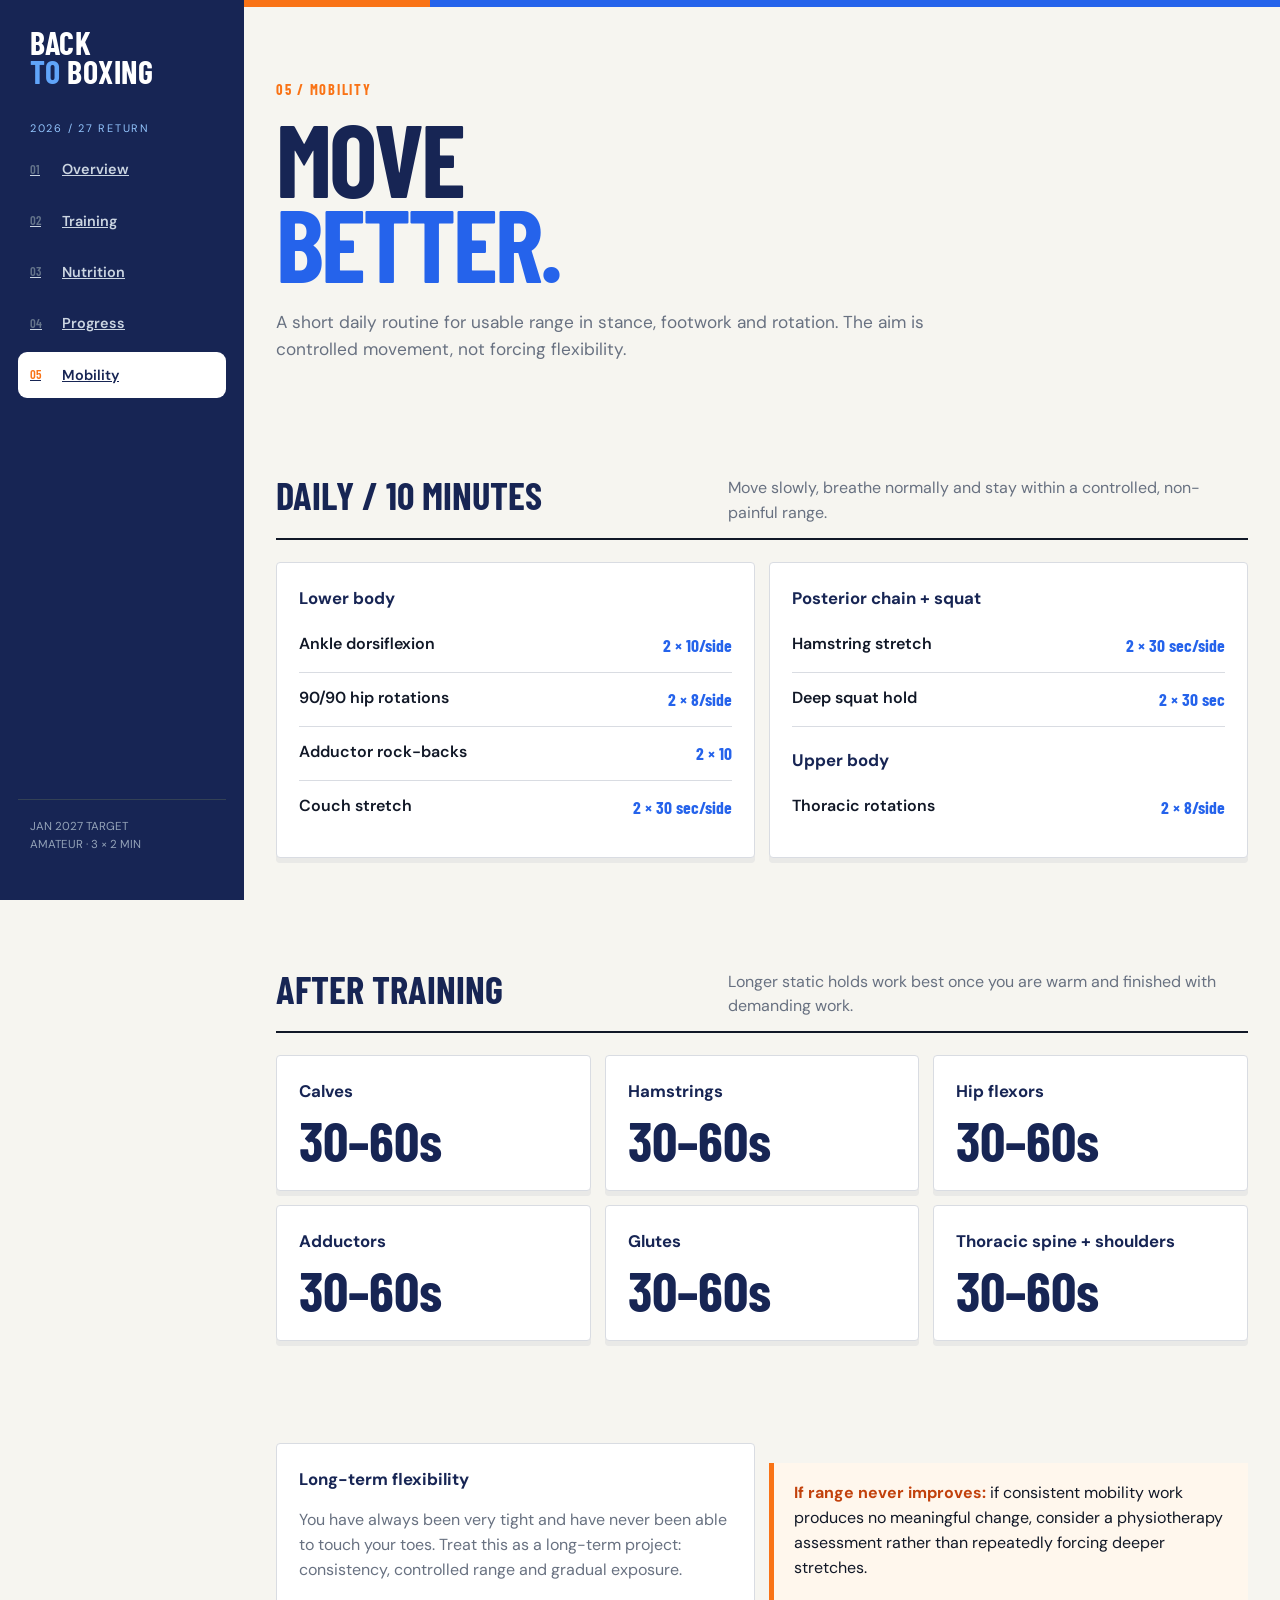
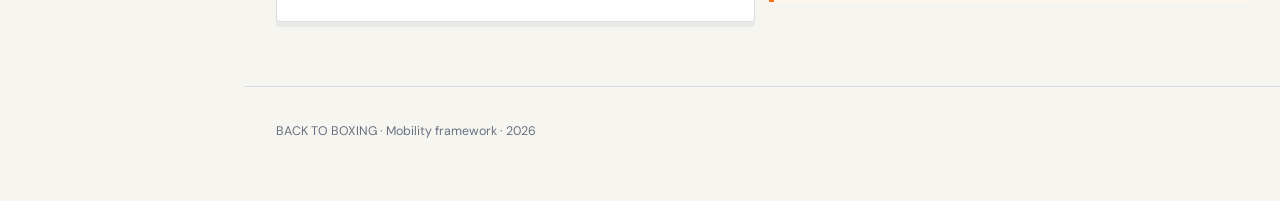
==== commit 90816ff4: "Redesign Back To Boxing site" ====
--- a/mobility.html
+++ b/mobility.html
@@ -1,20 +1 @@
-<!doctype html>
-<html lang="en"><head><meta charset="utf-8"><meta name="viewport" content="width=device-width,initial-scale=1"><meta name="theme-color" content="#10120f"><title>Mobility — Back To Boxing</title><link rel="stylesheet" href="styles.css"></head>
-<body><header><div class="wrap"><nav><a class="brand" href="index.html">BACK<span>TO</span>BOXING</a><div class="navlinks"><a href="index.html">Overview</a><a href="training.html">Training</a><a href="nutrition.html">Nutrition</a><a href="progress.html">Progress</a><a class="active" href="mobility.html">Mobility</a></div></nav></div></header>
-<main><div class="wrap page-title"><div class="eyebrow">Mobility + flexibility</div><h1>Move with<br><span style="color:var(--accent)">less restriction.</span></h1><p>A short daily routine is easier to sustain than occasional long stretching sessions. The goal is usable range for stance, footwork, rotation and general athletic movement—not forcing yourself into positions.</p></div>
-<section><div class="wrap"><div class="section-head"><div><div class="eyebrow">Daily</div><h2>10-minute reset.</h2></div><p>Move slowly, breathe normally and stay within a controlled, non-painful range.</p></div>
-<div class="grid2">
-<div class="card"><h3>Lower body</h3>
-<div class="exercise"><span>Ankle dorsiflexion</span><span>2 × 10/side</span></div></div>
-<div class="exercise"><span>90/90 hip rotations</span><span>2 × 8/side</span></div></div>
-<div class="exercise"><span>Adductor rock-backs</span><span>2 × 10</span></div></div>
-<div class="exercise"><span>Couch stretch</span><span>2 × 30 sec/side</span></div></div></div>
-<div class="card"><h3>Posterior chain + squat</h3>
-<div class="exercise"><span>Hamstring stretch</span><span>2 × 30 sec/side</span></div></div>
-<div class="exercise"><span>Deep squat hold</span><span>2 × 30 sec</span></div></div></div>
-<div class="card"><h3>Upper body</h3>
-<div class="exercise"><span>Thoracic rotations</span><span>2 × 8/side</span></div></div>
-<p class="muted">Thoracic mobility supports rotation and helps you access boxing positions without trying to create movement by forcing the lower back.</p></div></div></div></section>
-<section><div class="wrap"><div class="section-head"><div><div class="eyebrow">After training</div><h2>Longer static holds.</h2></div><p>Use these when you are warm and finished with demanding work.</p></div><div class="grid"><div class="card"><div><b>Calves</b><p class="muted">30–60 sec</p></div></div></div><div class="card"><div><b>Hamstrings</b><p class="muted">30–60 sec</p></div></div></div><div class="card"><div><b>Hip flexors</b><p class="muted">30–60 sec</p></div></div></div><div class="card"><div><b>Adductors</b><p class="muted">30–60 sec</p></div></div></div><div class="card"><div><b>Glutes</b><p class="muted">30–60 sec</p></div></div></div><div class="card"><div><b>Thoracic spine</b><p class="muted">30–60 sec</p></div></div></div><div class="card"><div><b>Shoulders</b><p class="muted">30–60 sec</p></div></div></div></div></div></section>
-<section><div class="wrap"><div class="grid2"><div class="card"><h3>Flexibility priority</h3><p class="muted">You have always been very tight and have never been able to touch your toes. Treat this as a long-term mobility project. Consistency, controlled range and gradual exposure matter more than forcing the end position.</p></div><div class="callout"><strong>If range never improves:</strong> if consistent mobility work produces no meaningful change, consider a physiotherapy assessment rather than repeatedly forcing deeper stretches.</div></div></div></section>
-</main><footer><div class="wrap"><div>BACK<span style="color:var(--accent)">TO</span>BOXING · 2026</div><p>Mobility framework. Stop or modify movements that cause sharp, worsening or joint-focused pain.</p></div></footer></body></html>+<!doctype html><html lang="en"><head><meta charset="utf-8"><meta name="viewport" content="width=device-width,initial-scale=1"><title>Back To Boxing | Mobility</title><link rel="stylesheet" href="styles.css"></head><body><aside class="sidebar"><div class="logo">BACK<br><span>TO</span> BOXING</div><div class="tag">2026 / 27 return</div><nav class="menu"><a href="index.html"><span>01</span>Overview</a><a href="training.html"><span>02</span>Training</a><a href="nutrition.html"><span>03</span>Nutrition</a><a href="progress.html"><span>04</span>Progress</a><a class="active" href="mobility.html"><span>05</span>Mobility</a></nav><div class="sidebar-bottom">JAN 2027 TARGET<br>AMATEUR · 3 × 2 MIN</div></aside><div class="main"><div class="topline"></div><header class="hero"><div class="wrap"><div class="kicker">05 / Mobility</div><h1>Move<br><em>better.</em></h1><p>A short daily routine for usable range in stance, footwork and rotation. The aim is controlled movement, not forcing flexibility.</p></div></header><section class="section"><div class="wrap"><div class="section-head"><h2>Daily / 10 minutes</h2><p>Move slowly, breathe normally and stay within a controlled, non-painful range.</p></div><div class="cards two"><div class="card"><h3>Lower body</h3><div class="exercise"><strong>Ankle dorsiflexion</strong><span class="dose">2 × 10/side</span></div><div class="exercise"><strong>90/90 hip rotations</strong><span class="dose">2 × 8/side</span></div><div class="exercise"><strong>Adductor rock-backs</strong><span class="dose">2 × 10</span></div><div class="exercise"><strong>Couch stretch</strong><span class="dose">2 × 30 sec/side</span></div></div><div class="card"><h3>Posterior chain + squat</h3><div class="exercise"><strong>Hamstring stretch</strong><span class="dose">2 × 30 sec/side</span></div><div class="exercise"><strong>Deep squat hold</strong><span class="dose">2 × 30 sec</span></div><h3 style="margin-top:20px">Upper body</h3><div class="exercise"><strong>Thoracic rotations</strong><span class="dose">2 × 8/side</span></div></div></div></div></section><section class="section"><div class="wrap"><div class="section-head"><h2>After training</h2><p>Longer static holds work best once you are warm and finished with demanding work.</p></div><div class="cards"><div class="card"><h3>Calves</h3><div class="stat">30–60s</div></div><div class="card"><h3>Hamstrings</h3><div class="stat">30–60s</div></div><div class="card"><h3>Hip flexors</h3><div class="stat">30–60s</div></div><div class="card"><h3>Adductors</h3><div class="stat">30–60s</div></div><div class="card"><h3>Glutes</h3><div class="stat">30–60s</div></div><div class="card"><h3>Thoracic spine + shoulders</h3><div class="stat">30–60s</div></div></div></div></section><section class="section"><div class="wrap"><div class="cards two"><div class="card"><h3>Long-term flexibility</h3><p class="muted">You have always been very tight and have never been able to touch your toes. Treat this as a long-term project: consistency, controlled range and gradual exposure.</p></div><div class="callout"><strong>If range never improves:</strong> if consistent mobility work produces no meaningful change, consider a physiotherapy assessment rather than repeatedly forcing deeper stretches.</div></div></div></section><footer class="footer"><div class="wrap">BACK TO BOXING · Mobility framework · 2026</div></footer></div></body></html>
--- a/styles.css
+++ b/styles.css
@@ -1,15 +1,11 @@
-:root{--bg:#0d100d;--panel:#151915;--panel2:#1b201b;--text:#f3f2ec;--muted:#a9afa5;--line:#2b322a;--accent:#b9d36a;--accent2:#dce9a4;--max:1120px}
-*{box-sizing:border-box}html{scroll-behavior:smooth}body{margin:0;background:radial-gradient(circle at 80% 0,#27301f 0,transparent 34%),var(--bg);color:var(--text);font-family:Inter,ui-sans-serif,system-ui,-apple-system,BlinkMacSystemFont,"Segoe UI",sans-serif;line-height:1.55}a{color:inherit;text-decoration:none}.wrap{width:min(calc(100% - 36px),var(--max));margin:auto}
-header{padding:18px 0;position:sticky;top:0;z-index:10;background:rgba(13,16,13,.88);backdrop-filter:blur(14px);border-bottom:1px solid rgba(255,255,255,.06)}nav{display:flex;align-items:center;justify-content:space-between;gap:20px}.brand{font-weight:800;letter-spacing:-.03em}.brand span,.eyebrow,.top{color:var(--accent)}.navlinks{display:flex;gap:20px;color:var(--muted);font-size:.88rem;overflow:auto}.navlinks a{white-space:nowrap}.navlinks a:hover,.navlinks .active{color:var(--text)}
-section{padding:58px 0;border-top:1px solid var(--line)}.section-head{display:flex;justify-content:space-between;gap:30px;align-items:end;margin-bottom:28px}.section-head h2{margin:0;font-size:2rem;letter-spacing:-.04em}.section-head p{margin:0;color:var(--muted);max-width:620px}.grid{display:grid;grid-template-columns:repeat(3,1fr);gap:14px}.grid2{display:grid;grid-template-columns:repeat(2,1fr);gap:14px}.card{background:rgba(21,25,21,.9);border:1px solid var(--line);border-radius:18px;padding:22px}.card h3{margin:0 0 8px;font-size:1.05rem}.muted{color:var(--muted)}
-.week{display:grid;grid-template-columns:repeat(7,1fr);gap:8px}.day{padding:16px 12px;background:var(--panel);border:1px solid var(--line);border-radius:14px;min-height:110px}.day strong{display:block;color:var(--accent);font-size:.76rem;text-transform:uppercase;letter-spacing:.08em;margin-bottom:9px}.day b{font-size:.9rem}.day.rest{background:#11140f}
-.exercise{display:grid;grid-template-columns:1fr auto;gap:10px;padding:13px 0;border-bottom:1px solid var(--line);align-items:center}.exercise:last-child{border-bottom:0}.exercise span:last-child{color:var(--accent2);font-weight:750;white-space:nowrap}.phase{border-left:3px solid var(--accent);padding-left:18px;margin:0 0 24px}.phase h3{margin:0 0 3px}.phase p{margin:0;color:var(--muted)}
-.visual-row{display:grid;grid-template-columns:118px 1fr;gap:14px;align-items:center;border-bottom:1px solid var(--line)}.visual-row:last-child{border-bottom:0}.exercise-visual{width:118px;height:86px;display:block;background:#10130f;border:1px solid var(--line);border-radius:12px}.visual-row .exercise{border-bottom:0}
-table{width:100%;border-collapse:collapse;background:var(--panel);border:1px solid var(--line);border-radius:18px;overflow:hidden}th,td{text-align:left;padding:13px 14px;border-bottom:1px solid var(--line)}th{color:var(--accent);font-size:.76rem;text-transform:uppercase;letter-spacing:.08em}td{color:#e7e9e2}tr:last-child td{border-bottom:0}
-.meal{display:flex;justify-content:space-between;gap:20px;padding:15px 0;border-bottom:1px solid var(--line)}.meal:last-child{border-bottom:0}.meal b{min-width:150px}.meal span{color:var(--muted)}.pill{display:inline-flex;padding:5px 9px;border:1px solid #3a4434;border-radius:999px;color:var(--accent2);font-size:.75rem;font-weight:700;margin:3px}
-.callout{padding:22px;border-radius:18px;background:#20281a;border:1px solid #465437}.callout strong{color:var(--accent)}ul{padding-left:20px}.checklist label{display:flex;gap:10px;align-items:flex-start;padding:10px 0;border-bottom:1px solid var(--line);cursor:pointer}.checklist input{accent-color:var(--accent);margin-top:5px}
-.page-title{padding:65px 0 35px}.page-title h1{font-size:clamp(2.8rem,7vw,5rem);line-height:.92;letter-spacing:-.07em;margin:14px 0}.page-title p{color:var(--muted);max-width:760px;font-size:1.05rem}.subnav{display:flex;gap:8px;flex-wrap:wrap;margin-top:22px}.subnav a{padding:8px 12px;border:1px solid var(--line);border-radius:999px;color:var(--muted);font-size:.82rem}.subnav a:hover{color:var(--text);border-color:#465437}
-.stat{font-size:3.6rem;font-weight:850;letter-spacing:-.06em}.label{font-size:.75rem;text-transform:uppercase;letter-spacing:.1em;color:var(--muted)}
-footer{padding:45px 0 65px;color:var(--muted);font-size:.85rem}
-@media(max-width:800px){.grid,.grid2{grid-template-columns:1fr}.week{grid-template-columns:repeat(2,1fr)}.section-head{display:block}.section-head p{margin-top:8px}.navlinks{display:none}.visual-row{grid-template-columns:100px 1fr}.exercise-visual{width:100px;height:74px}}
-@media(max-width:480px){.wrap{width:min(calc(100% - 24px),var(--max))}.week{grid-template-columns:1fr}.meal{display:block}.meal b{display:block;margin-bottom:4px}.page-title{padding-top:45px}.visual-row{grid-template-columns:88px 1fr}.exercise-visual{width:88px;height:66px}.exercise{display:block}.exercise span:last-child{display:block;margin-top:3px}}
+@import url('https://fonts.googleapis.com/css2?family=Barlow+Condensed:wght@500;600;700&family=DM+Sans:wght@400;500;600;700&display=swap');
+:root{--ink:#111827;--navy:#172554;--blue:#2563eb;--orange:#f97316;--paper:#f6f5f0;--white:#fff;--line:#d9dce2;--muted:#687181;--green:#15803d;--sidebar:244px}
+*{box-sizing:border-box}html{scroll-behavior:smooth}body{margin:0;background:var(--paper);color:var(--ink);font-family:"DM Sans",sans-serif;line-height:1.55}.app{min-height:100vh}
+.sidebar{position:fixed;inset:0 auto 0 0;width:var(--sidebar);background:var(--navy);color:#fff;padding:28px 18px;display:flex;flex-direction:column;z-index:50}.logo{font-family:"Barlow Condensed",sans-serif;font-size:2rem;font-weight:700;letter-spacing:.02em;line-height:.9;padding:0 12px 34px}.logo span{color:#60a5fa}.tag{font-size:.68rem;text-transform:uppercase;letter-spacing:.16em;color:#93c5fd;padding:0 12px 10px}.menu{display:grid;gap:5px}.menu a{display:flex;align-items:center;gap:12px;padding:12px;border-radius:9px;color:#cbd5e1;font-size:.9rem;font-weight:600}.menu a span{font-family:"Barlow Condensed";font-size:.8rem;color:#64748b;width:20px}.menu a:hover{background:#1e3a8a;color:#fff}.menu a.active{background:#fff;color:var(--navy)}.menu a.active span{color:var(--orange)}.sidebar-bottom{margin-top:auto;border-top:1px solid #334155;padding:18px 12px;color:#94a3b8;font-size:.72rem}.main{margin-left:var(--sidebar);min-height:100vh}.wrap{width:min(1100px,calc(100% - 64px));margin:auto}.topline{height:7px;background:linear-gradient(90deg,var(--orange) 0 18%,var(--blue) 18% 100%)}
+.hero{padding:72px 0 48px}.kicker{font-family:"Barlow Condensed";font-weight:700;letter-spacing:.12em;text-transform:uppercase;color:var(--orange);font-size:.9rem}.hero h1{font-family:"Barlow Condensed";font-size:clamp(4rem,8vw,7rem);line-height:.83;text-transform:uppercase;letter-spacing:-.03em;margin:14px 0 24px;color:var(--navy)}.hero h1 em{color:var(--blue);font-style:normal}.hero p{max-width:720px;color:var(--muted);font-size:1.08rem}.section{padding:38px 0 64px}.section-head{display:flex;justify-content:space-between;gap:30px;align-items:end;margin-bottom:22px;border-bottom:2px solid var(--ink);padding-bottom:12px}.section-head h2{font-family:"Barlow Condensed";font-size:2.4rem;text-transform:uppercase;margin:0;color:var(--navy)}.section-head p{max-width:520px;color:var(--muted);margin:0}.cards{display:grid;grid-template-columns:repeat(3,1fr);gap:14px}.cards.two{grid-template-columns:repeat(2,1fr)}.card{background:var(--white);border:1px solid var(--line);padding:22px;border-radius:4px;box-shadow:0 5px 0 rgba(23,37,84,.06)}.card h3{margin:0 0 8px;color:var(--navy);font-size:1.05rem}.muted{color:var(--muted)}.stat{font-family:"Barlow Condensed";font-size:3.5rem;font-weight:700;color:var(--navy);line-height:1}.label{font-size:.7rem;text-transform:uppercase;letter-spacing:.12em;color:var(--muted);font-weight:700}.accent{color:var(--orange)}
+.week{display:grid;grid-template-columns:repeat(7,1fr);gap:7px}.day{background:#fff;border-top:4px solid var(--blue);padding:14px 10px;min-height:120px}.day.rest{border-top-color:#94a3b8}.day strong{font-family:"Barlow Condensed";font-size:1.25rem;color:var(--navy)}.day b{display:block;margin:8px 0 4px;font-size:.82rem}.day .muted{font-size:.7rem;line-height:1.35}
+.exercise{display:grid;grid-template-columns:1fr auto;gap:16px;padding:13px 0;border-bottom:1px solid var(--line)}.exercise:last-child{border-bottom:0}.exercise strong{font-weight:600}.dose{font-family:"Barlow Condensed";font-size:1.1rem;color:var(--blue);font-weight:700;white-space:nowrap}.callout{border-left:5px solid var(--orange);background:#fff7ed;padding:18px 20px;margin:20px 0}.callout strong{color:#c2410c}.pill{display:inline-block;border:1px solid #bfdbfe;color:#1d4ed8;padding:5px 9px;border-radius:99px;font-size:.75rem;font-weight:700;margin:2px}
+table{width:100%;border-collapse:collapse;background:#fff;border:1px solid var(--line)}th,td{text-align:left;padding:12px 14px;border-bottom:1px solid var(--line)}th{font-family:"Barlow Condensed";text-transform:uppercase;letter-spacing:.08em;color:var(--navy);background:#eef2ff}tr:last-child td{border-bottom:0}
+.meal{display:grid;grid-template-columns:150px 1fr;gap:20px;padding:15px 0;border-bottom:1px solid var(--line)}.meal:last-child{border-bottom:0}.meal b{color:var(--navy)}.footer{padding:35px 0 60px;border-top:1px solid var(--line);color:var(--muted);font-size:.78rem}
+@media(max-width:900px){:root{--sidebar:190px}.week{grid-template-columns:repeat(4,1fr)}.cards{grid-template-columns:1fr}.cards.two{grid-template-columns:1fr}.hero h1{font-size:5rem}}
+@media(max-width:680px){:root{--sidebar:0px}.sidebar{inset:auto 0 0 0;width:100%;height:70px;padding:7px 8px;background:var(--navy);display:block}.logo,.tag,.sidebar-bottom{display:none}.menu{display:grid;grid-template-columns:repeat(5,1fr);gap:3px}.menu a{height:56px;padding:4px 2px;display:flex;flex-direction:column;justify-content:center;gap:1px;text-align:center;font-size:.62rem;border-radius:7px}.menu a span{width:auto;font-size:.7rem}.main{margin-left:0;padding-bottom:70px}.wrap{width:min(100% - 28px,1100px)}.hero{padding:48px 0 30px}.hero h1{font-size:4.2rem}.section-head{display:block}.section-head p{margin-top:7px}.week{grid-template-columns:repeat(2,1fr)}.exercise{display:block}.dose{display:block;margin-top:3px}.meal{grid-template-columns:1fr;gap:3px}}
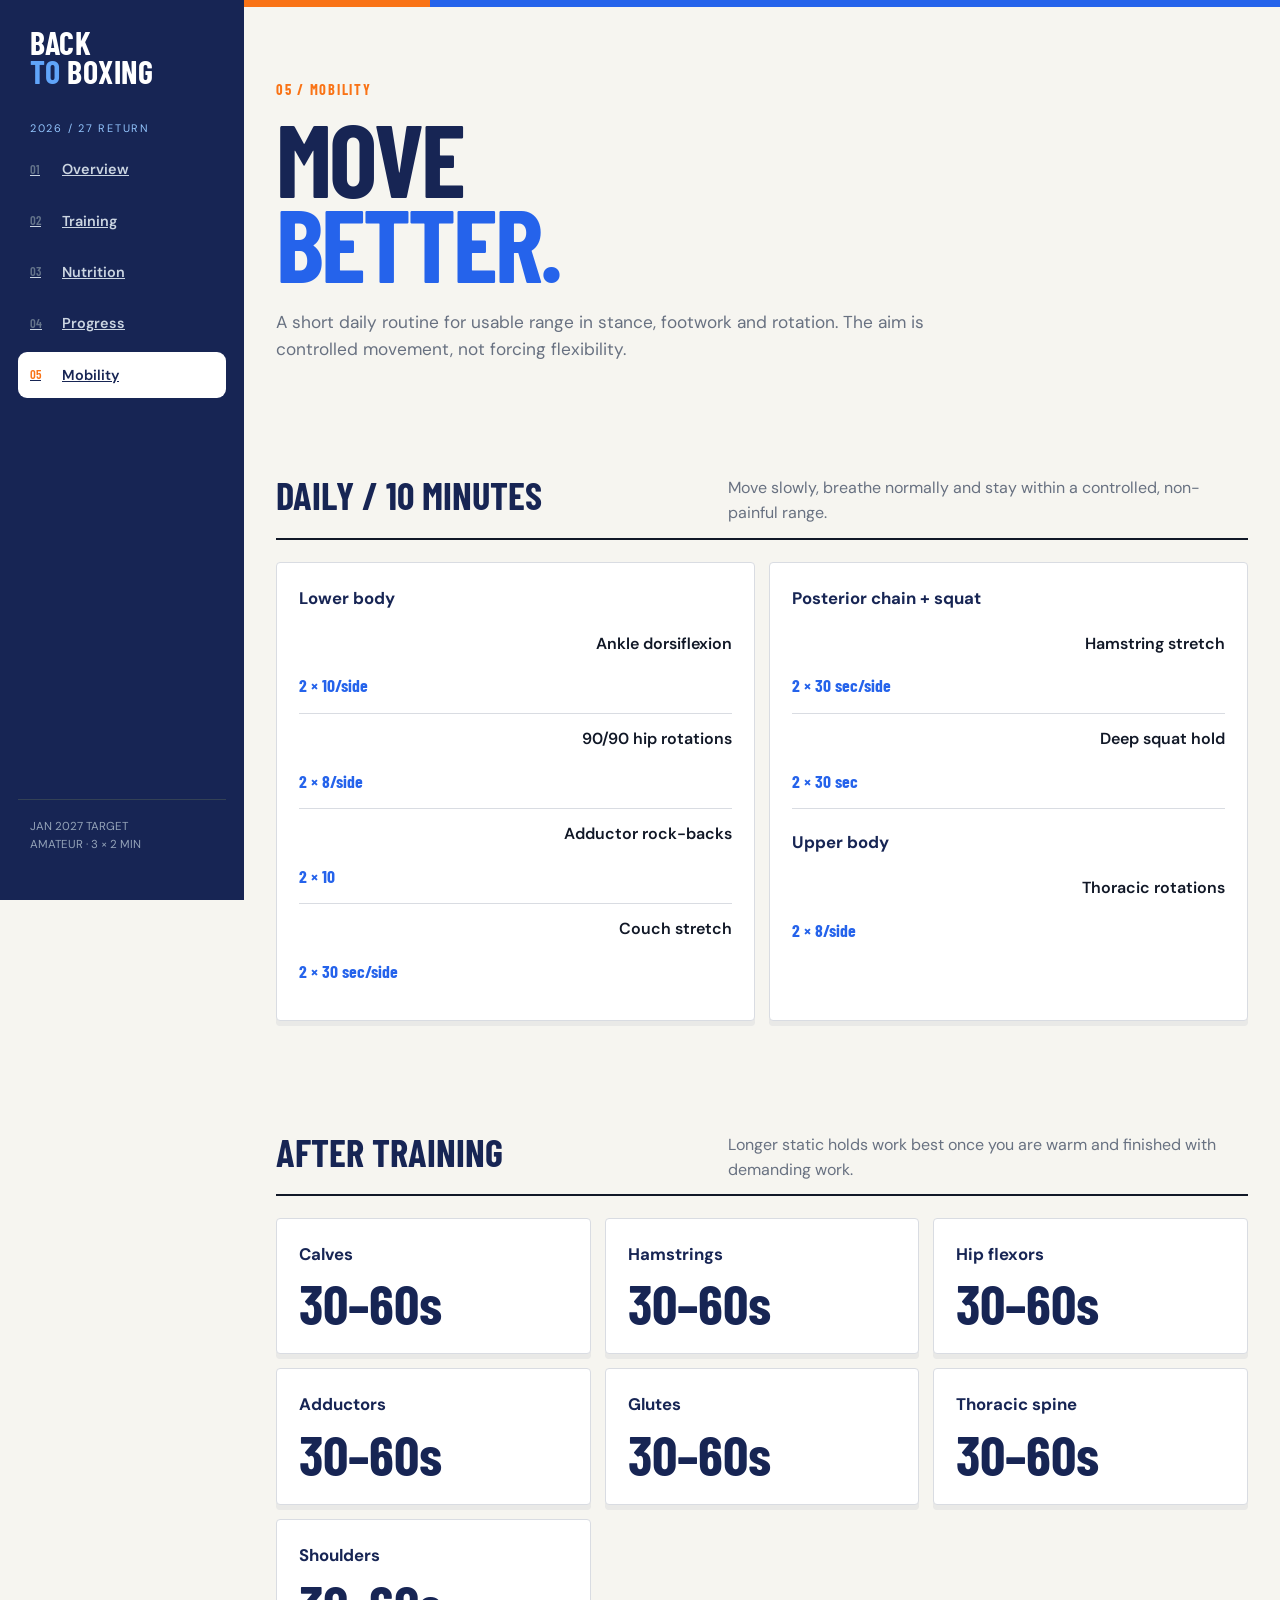
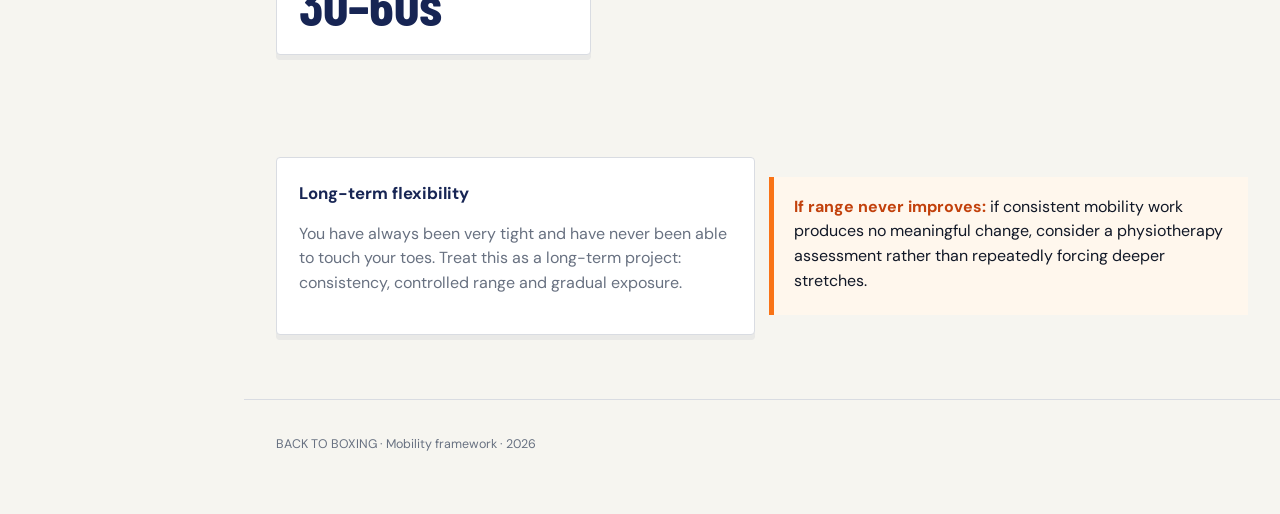
==== commit d820a9f4: "Add mobility reference graphics" ====
--- a/mobility.html
+++ b/mobility.html
@@ -1 +1 @@
-<!doctype html><html lang="en"><head><meta charset="utf-8"><meta name="viewport" content="width=device-width,initial-scale=1"><title>Back To Boxing | Mobility</title><link rel="stylesheet" href="styles.css"></head><body><aside class="sidebar"><div class="logo">BACK<br><span>TO</span> BOXING</div><div class="tag">2026 / 27 return</div><nav class="menu"><a href="index.html"><span>01</span>Overview</a><a href="training.html"><span>02</span>Training</a><a href="nutrition.html"><span>03</span>Nutrition</a><a href="progress.html"><span>04</span>Progress</a><a class="active" href="mobility.html"><span>05</span>Mobility</a></nav><div class="sidebar-bottom">JAN 2027 TARGET<br>AMATEUR · 3 × 2 MIN</div></aside><div class="main"><div class="topline"></div><header class="hero"><div class="wrap"><div class="kicker">05 / Mobility</div><h1>Move<br><em>better.</em></h1><p>A short daily routine for usable range in stance, footwork and rotation. The aim is controlled movement, not forcing flexibility.</p></div></header><section class="section"><div class="wrap"><div class="section-head"><h2>Daily / 10 minutes</h2><p>Move slowly, breathe normally and stay within a controlled, non-painful range.</p></div><div class="cards two"><div class="card"><h3>Lower body</h3><div class="exercise"><strong>Ankle dorsiflexion</strong><span class="dose">2 × 10/side</span></div><div class="exercise"><strong>90/90 hip rotations</strong><span class="dose">2 × 8/side</span></div><div class="exercise"><strong>Adductor rock-backs</strong><span class="dose">2 × 10</span></div><div class="exercise"><strong>Couch stretch</strong><span class="dose">2 × 30 sec/side</span></div></div><div class="card"><h3>Posterior chain + squat</h3><div class="exercise"><strong>Hamstring stretch</strong><span class="dose">2 × 30 sec/side</span></div><div class="exercise"><strong>Deep squat hold</strong><span class="dose">2 × 30 sec</span></div><h3 style="margin-top:20px">Upper body</h3><div class="exercise"><strong>Thoracic rotations</strong><span class="dose">2 × 8/side</span></div></div></div></div></section><section class="section"><div class="wrap"><div class="section-head"><h2>After training</h2><p>Longer static holds work best once you are warm and finished with demanding work.</p></div><div class="cards"><div class="card"><h3>Calves</h3><div class="stat">30–60s</div></div><div class="card"><h3>Hamstrings</h3><div class="stat">30–60s</div></div><div class="card"><h3>Hip flexors</h3><div class="stat">30–60s</div></div><div class="card"><h3>Adductors</h3><div class="stat">30–60s</div></div><div class="card"><h3>Glutes</h3><div class="stat">30–60s</div></div><div class="card"><h3>Thoracic spine + shoulders</h3><div class="stat">30–60s</div></div></div></div></section><section class="section"><div class="wrap"><div class="cards two"><div class="card"><h3>Long-term flexibility</h3><p class="muted">You have always been very tight and have never been able to touch your toes. Treat this as a long-term project: consistency, controlled range and gradual exposure.</p></div><div class="callout"><strong>If range never improves:</strong> if consistent mobility work produces no meaningful change, consider a physiotherapy assessment rather than repeatedly forcing deeper stretches.</div></div></div></section><footer class="footer"><div class="wrap">BACK TO BOXING · Mobility framework · 2026</div></footer></div></body></html>+<!doctype html><html lang="en"><head><meta charset="utf-8"><meta name="viewport" content="width=device-width,initial-scale=1"><title>Back To Boxing | Mobility</title><link rel="stylesheet" href="styles.css"></head><body><aside class="sidebar"><div class="logo">BACK<br><span>TO</span> BOXING</div><div class="tag">2026 / 27 return</div><nav class="menu"><a href="index.html"><span>01</span>Overview</a><a href="training.html"><span>02</span>Training</a><a href="nutrition.html"><span>03</span>Nutrition</a><a href="progress.html"><span>04</span>Progress</a><a class="active" href="mobility.html"><span>05</span>Mobility</a></nav><div class="sidebar-bottom">JAN 2027 TARGET<br>AMATEUR · 3 × 2 MIN</div></aside><div class="main"><div class="topline"></div><header class="hero"><div class="wrap"><div class="kicker">05 / Mobility</div><h1>Move<br><em>better.</em></h1><p>A short daily routine for usable range in stance, footwork and rotation. The aim is controlled movement, not forcing flexibility.</p></div></header><section class="section"><div class="wrap"><div class="section-head"><h2>Daily / 10 minutes</h2><p>Move slowly, breathe normally and stay within a controlled, non-painful range.</p></div><div class="cards two"><div class="card"><h3>Lower body</h3><div class="exercise"><span class="exercise-graphic graphic-20"></span><strong>Ankle dorsiflexion</strong><span class="dose">2 × 10/side</span></div><div class="exercise"><span class="exercise-graphic graphic-21"></span><strong>90/90 hip rotations</strong><span class="dose">2 × 8/side</span></div><div class="exercise"><span class="exercise-graphic graphic-22"></span><strong>Adductor rock-backs</strong><span class="dose">2 × 10</span></div><div class="exercise"><span class="exercise-graphic graphic-23"></span><strong>Couch stretch</strong><span class="dose">2 × 30 sec/side</span></div></div><div class="card"><h3>Posterior chain + squat</h3><div class="exercise"><span class="exercise-graphic graphic-24"></span><strong>Hamstring stretch</strong><span class="dose">2 × 30 sec/side</span></div><div class="exercise"><span class="exercise-graphic graphic-25"></span><strong>Deep squat hold</strong><span class="dose">2 × 30 sec</span></div><h3 style="margin-top:20px">Upper body</h3><div class="exercise"><span class="exercise-graphic graphic-26"></span><strong>Thoracic rotations</strong><span class="dose">2 × 8/side</span></div></div></div></div></section><section class="section"><div class="wrap"><div class="section-head"><h2>After training</h2><p>Longer static holds work best once you are warm and finished with demanding work.</p></div><div class="cards stretch-grid"><div class="card stretch-card"><span class="exercise-graphic graphic-27"></span><h3>Calves</h3><div class="stat">30–60s</div></div><div class="card stretch-card"><span class="exercise-graphic graphic-24"></span><h3>Hamstrings</h3><div class="stat">30–60s</div></div><div class="card stretch-card"><span class="exercise-graphic graphic-28"></span><h3>Hip flexors</h3><div class="stat">30–60s</div></div><div class="card stretch-card"><span class="exercise-graphic graphic-29"></span><h3>Adductors</h3><div class="stat">30–60s</div></div><div class="card stretch-card"><span class="exercise-graphic graphic-30"></span><h3>Glutes</h3><div class="stat">30–60s</div></div><div class="card stretch-card"><span class="exercise-graphic graphic-31"></span><h3>Thoracic spine</h3><div class="stat">30–60s</div></div><div class="card stretch-card"><span class="exercise-graphic graphic-32"></span><h3>Shoulders</h3><div class="stat">30–60s</div></div></div></div></section><section class="section"><div class="wrap"><div class="cards two"><div class="card"><h3>Long-term flexibility</h3><p class="muted">You have always been very tight and have never been able to touch your toes. Treat this as a long-term project: consistency, controlled range and gradual exposure.</p></div><div class="callout"><strong>If range never improves:</strong> if consistent mobility work produces no meaningful change, consider a physiotherapy assessment rather than repeatedly forcing deeper stretches.</div></div></div></section><footer class="footer"><div class="wrap">BACK TO BOXING · Mobility framework · 2026</div></footer></div></body></html>
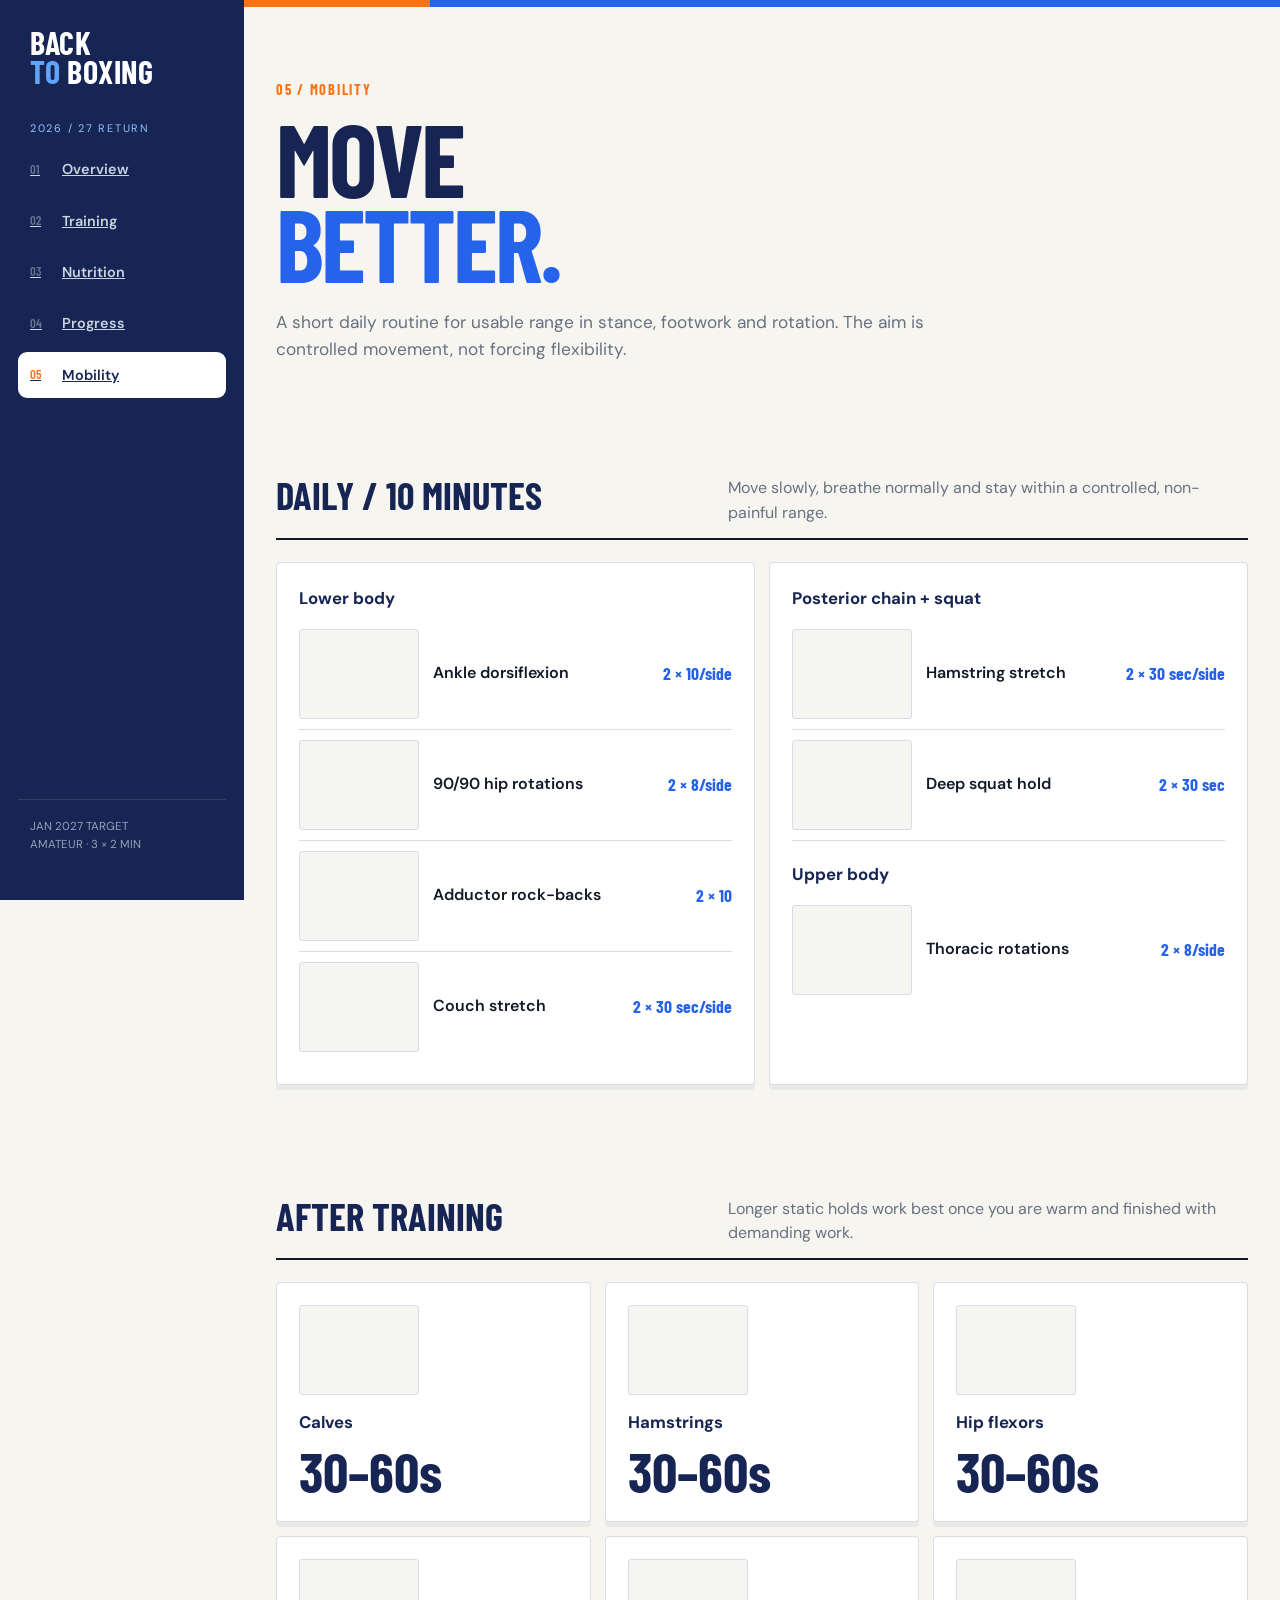
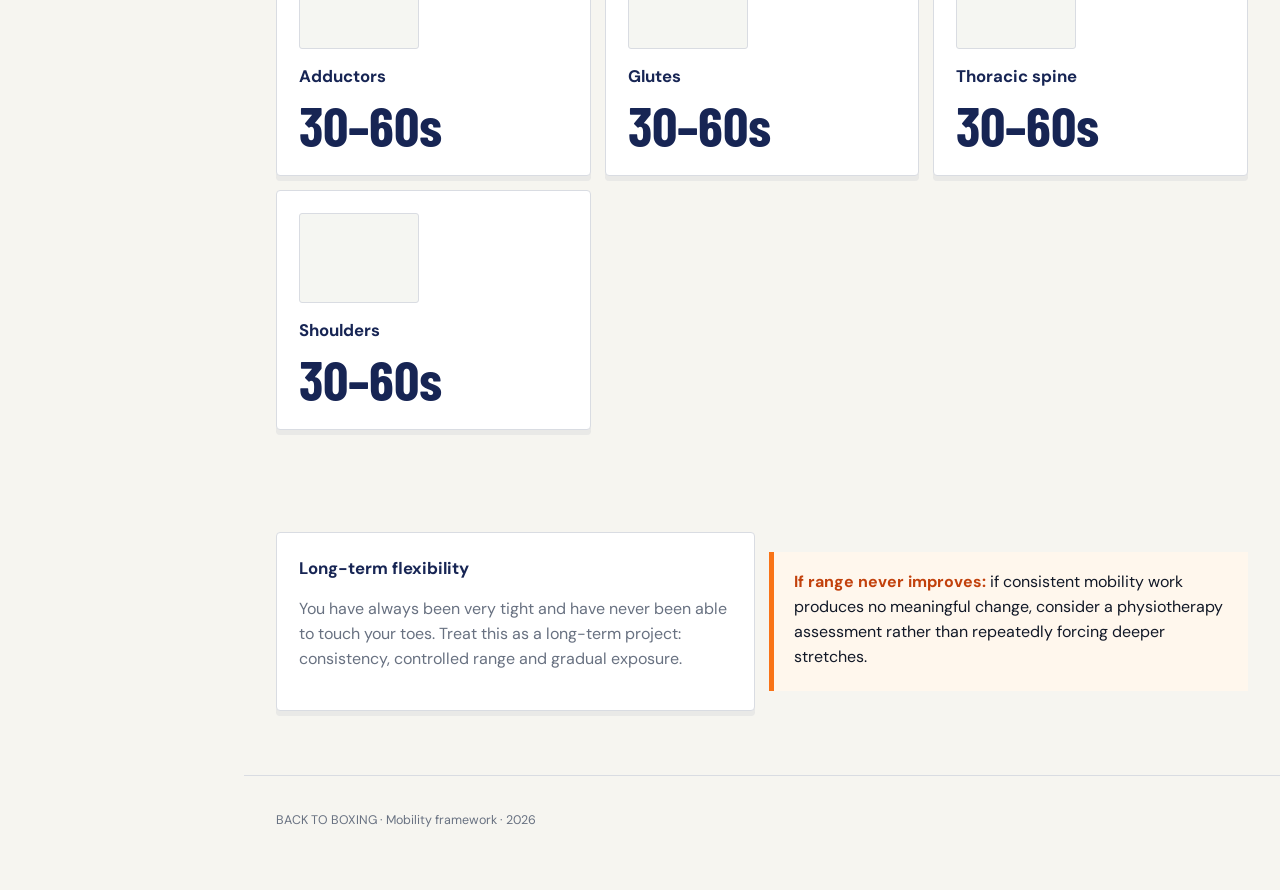
==== commit e1bbdf47: "Load exercise graphics on mobility page" ====
--- a/mobility.html
+++ b/mobility.html
@@ -1 +1 @@
-<!doctype html><html lang="en"><head><meta charset="utf-8"><meta name="viewport" content="width=device-width,initial-scale=1"><title>Back To Boxing | Mobility</title><link rel="stylesheet" href="styles.css"></head><body><aside class="sidebar"><div class="logo">BACK<br><span>TO</span> BOXING</div><div class="tag">2026 / 27 return</div><nav class="menu"><a href="index.html"><span>01</span>Overview</a><a href="training.html"><span>02</span>Training</a><a href="nutrition.html"><span>03</span>Nutrition</a><a href="progress.html"><span>04</span>Progress</a><a class="active" href="mobility.html"><span>05</span>Mobility</a></nav><div class="sidebar-bottom">JAN 2027 TARGET<br>AMATEUR · 3 × 2 MIN</div></aside><div class="main"><div class="topline"></div><header class="hero"><div class="wrap"><div class="kicker">05 / Mobility</div><h1>Move<br><em>better.</em></h1><p>A short daily routine for usable range in stance, footwork and rotation. The aim is controlled movement, not forcing flexibility.</p></div></header><section class="section"><div class="wrap"><div class="section-head"><h2>Daily / 10 minutes</h2><p>Move slowly, breathe normally and stay within a controlled, non-painful range.</p></div><div class="cards two"><div class="card"><h3>Lower body</h3><div class="exercise"><span class="exercise-graphic graphic-20"></span><strong>Ankle dorsiflexion</strong><span class="dose">2 × 10/side</span></div><div class="exercise"><span class="exercise-graphic graphic-21"></span><strong>90/90 hip rotations</strong><span class="dose">2 × 8/side</span></div><div class="exercise"><span class="exercise-graphic graphic-22"></span><strong>Adductor rock-backs</strong><span class="dose">2 × 10</span></div><div class="exercise"><span class="exercise-graphic graphic-23"></span><strong>Couch stretch</strong><span class="dose">2 × 30 sec/side</span></div></div><div class="card"><h3>Posterior chain + squat</h3><div class="exercise"><span class="exercise-graphic graphic-24"></span><strong>Hamstring stretch</strong><span class="dose">2 × 30 sec/side</span></div><div class="exercise"><span class="exercise-graphic graphic-25"></span><strong>Deep squat hold</strong><span class="dose">2 × 30 sec</span></div><h3 style="margin-top:20px">Upper body</h3><div class="exercise"><span class="exercise-graphic graphic-26"></span><strong>Thoracic rotations</strong><span class="dose">2 × 8/side</span></div></div></div></div></section><section class="section"><div class="wrap"><div class="section-head"><h2>After training</h2><p>Longer static holds work best once you are warm and finished with demanding work.</p></div><div class="cards stretch-grid"><div class="card stretch-card"><span class="exercise-graphic graphic-27"></span><h3>Calves</h3><div class="stat">30–60s</div></div><div class="card stretch-card"><span class="exercise-graphic graphic-24"></span><h3>Hamstrings</h3><div class="stat">30–60s</div></div><div class="card stretch-card"><span class="exercise-graphic graphic-28"></span><h3>Hip flexors</h3><div class="stat">30–60s</div></div><div class="card stretch-card"><span class="exercise-graphic graphic-29"></span><h3>Adductors</h3><div class="stat">30–60s</div></div><div class="card stretch-card"><span class="exercise-graphic graphic-30"></span><h3>Glutes</h3><div class="stat">30–60s</div></div><div class="card stretch-card"><span class="exercise-graphic graphic-31"></span><h3>Thoracic spine</h3><div class="stat">30–60s</div></div><div class="card stretch-card"><span class="exercise-graphic graphic-32"></span><h3>Shoulders</h3><div class="stat">30–60s</div></div></div></div></section><section class="section"><div class="wrap"><div class="cards two"><div class="card"><h3>Long-term flexibility</h3><p class="muted">You have always been very tight and have never been able to touch your toes. Treat this as a long-term project: consistency, controlled range and gradual exposure.</p></div><div class="callout"><strong>If range never improves:</strong> if consistent mobility work produces no meaningful change, consider a physiotherapy assessment rather than repeatedly forcing deeper stretches.</div></div></div></section><footer class="footer"><div class="wrap">BACK TO BOXING · Mobility framework · 2026</div></footer></div></body></html>+<!doctype html><html lang="en"><head><meta charset="utf-8"><meta name="viewport" content="width=device-width,initial-scale=1"><title>Back To Boxing | Mobility</title><link rel="stylesheet" href="styles.css"></head><body><aside class="sidebar"><div class="logo">BACK<br><span>TO</span> BOXING</div><div class="tag">2026 / 27 return</div><nav class="menu"><a href="index.html"><span>01</span>Overview</a><a href="training.html"><span>02</span>Training</a><a href="nutrition.html"><span>03</span>Nutrition</a><a href="progress.html"><span>04</span>Progress</a><a class="active" href="mobility.html"><span>05</span>Mobility</a></nav><div class="sidebar-bottom">JAN 2027 TARGET<br>AMATEUR · 3 × 2 MIN</div></aside><div class="main"><div class="topline"></div><header class="hero"><div class="wrap"><div class="kicker">05 / Mobility</div><h1>Move<br><em>better.</em></h1><p>A short daily routine for usable range in stance, footwork and rotation. The aim is controlled movement, not forcing flexibility.</p></div></header><section class="section"><div class="wrap"><div class="section-head"><h2>Daily / 10 minutes</h2><p>Move slowly, breathe normally and stay within a controlled, non-painful range.</p></div><div class="cards two"><div class="card"><h3>Lower body</h3><div class="exercise"><span class="exercise-graphic graphic-20"></span><strong>Ankle dorsiflexion</strong><span class="dose">2 × 10/side</span></div><div class="exercise"><span class="exercise-graphic graphic-21"></span><strong>90/90 hip rotations</strong><span class="dose">2 × 8/side</span></div><div class="exercise"><span class="exercise-graphic graphic-22"></span><strong>Adductor rock-backs</strong><span class="dose">2 × 10</span></div><div class="exercise"><span class="exercise-graphic graphic-23"></span><strong>Couch stretch</strong><span class="dose">2 × 30 sec/side</span></div></div><div class="card"><h3>Posterior chain + squat</h3><div class="exercise"><span class="exercise-graphic graphic-24"></span><strong>Hamstring stretch</strong><span class="dose">2 × 30 sec/side</span></div><div class="exercise"><span class="exercise-graphic graphic-25"></span><strong>Deep squat hold</strong><span class="dose">2 × 30 sec</span></div><h3 style="margin-top:20px">Upper body</h3><div class="exercise"><span class="exercise-graphic graphic-26"></span><strong>Thoracic rotations</strong><span class="dose">2 × 8/side</span></div></div></div></div></section><section class="section"><div class="wrap"><div class="section-head"><h2>After training</h2><p>Longer static holds work best once you are warm and finished with demanding work.</p></div><div class="cards stretch-grid"><div class="card stretch-card"><span class="exercise-graphic graphic-27"></span><h3>Calves</h3><div class="stat">30–60s</div></div><div class="card stretch-card"><span class="exercise-graphic graphic-24"></span><h3>Hamstrings</h3><div class="stat">30–60s</div></div><div class="card stretch-card"><span class="exercise-graphic graphic-28"></span><h3>Hip flexors</h3><div class="stat">30–60s</div></div><div class="card stretch-card"><span class="exercise-graphic graphic-29"></span><h3>Adductors</h3><div class="stat">30–60s</div></div><div class="card stretch-card"><span class="exercise-graphic graphic-30"></span><h3>Glutes</h3><div class="stat">30–60s</div></div><div class="card stretch-card"><span class="exercise-graphic graphic-31"></span><h3>Thoracic spine</h3><div class="stat">30–60s</div></div><div class="card stretch-card"><span class="exercise-graphic graphic-32"></span><h3>Shoulders</h3><div class="stat">30–60s</div></div></div></div></section><section class="section"><div class="wrap"><div class="cards two"><div class="card"><h3>Long-term flexibility</h3><p class="muted">You have always been very tight and have never been able to touch your toes. Treat this as a long-term project: consistency, controlled range and gradual exposure.</p></div><div class="callout"><strong>If range never improves:</strong> if consistent mobility work produces no meaningful change, consider a physiotherapy assessment rather than repeatedly forcing deeper stretches.</div></div></div></section><footer class="footer"><div class="wrap">BACK TO BOXING · Mobility framework · 2026</div></footer></div><script src="exercise-images.js"></script></body></html>
--- a/styles.css
+++ b/styles.css
@@ -4,8 +4,9 @@
 .sidebar{position:fixed;inset:0 auto 0 0;width:var(--sidebar);background:var(--navy);color:#fff;padding:28px 18px;display:flex;flex-direction:column;z-index:50}.logo{font-family:"Barlow Condensed",sans-serif;font-size:2rem;font-weight:700;letter-spacing:.02em;line-height:.9;padding:0 12px 34px}.logo span{color:#60a5fa}.tag{font-size:.68rem;text-transform:uppercase;letter-spacing:.16em;color:#93c5fd;padding:0 12px 10px}.menu{display:grid;gap:5px}.menu a{display:flex;align-items:center;gap:12px;padding:12px;border-radius:9px;color:#cbd5e1;font-size:.9rem;font-weight:600}.menu a span{font-family:"Barlow Condensed";font-size:.8rem;color:#64748b;width:20px}.menu a:hover{background:#1e3a8a;color:#fff}.menu a.active{background:#fff;color:var(--navy)}.menu a.active span{color:var(--orange)}.sidebar-bottom{margin-top:auto;border-top:1px solid #334155;padding:18px 12px;color:#94a3b8;font-size:.72rem}.main{margin-left:var(--sidebar);min-height:100vh}.wrap{width:min(1100px,calc(100% - 64px));margin:auto}.topline{height:7px;background:linear-gradient(90deg,var(--orange) 0 18%,var(--blue) 18% 100%)}
 .hero{padding:72px 0 48px}.kicker{font-family:"Barlow Condensed";font-weight:700;letter-spacing:.12em;text-transform:uppercase;color:var(--orange);font-size:.9rem}.hero h1{font-family:"Barlow Condensed";font-size:clamp(4rem,8vw,7rem);line-height:.83;text-transform:uppercase;letter-spacing:-.03em;margin:14px 0 24px;color:var(--navy)}.hero h1 em{color:var(--blue);font-style:normal}.hero p{max-width:720px;color:var(--muted);font-size:1.08rem}.section{padding:38px 0 64px}.section-head{display:flex;justify-content:space-between;gap:30px;align-items:end;margin-bottom:22px;border-bottom:2px solid var(--ink);padding-bottom:12px}.section-head h2{font-family:"Barlow Condensed";font-size:2.4rem;text-transform:uppercase;margin:0;color:var(--navy)}.section-head p{max-width:520px;color:var(--muted);margin:0}.cards{display:grid;grid-template-columns:repeat(3,1fr);gap:14px}.cards.two{grid-template-columns:repeat(2,1fr)}.card{background:var(--white);border:1px solid var(--line);padding:22px;border-radius:4px;box-shadow:0 5px 0 rgba(23,37,84,.06)}.card h3{margin:0 0 8px;color:var(--navy);font-size:1.05rem}.muted{color:var(--muted)}.stat{font-family:"Barlow Condensed";font-size:3.5rem;font-weight:700;color:var(--navy);line-height:1}.label{font-size:.7rem;text-transform:uppercase;letter-spacing:.12em;color:var(--muted);font-weight:700}.accent{color:var(--orange)}
 .week{display:grid;grid-template-columns:repeat(7,1fr);gap:7px}.day{background:#fff;border-top:4px solid var(--blue);padding:14px 10px;min-height:120px}.day.rest{border-top-color:#94a3b8}.day strong{font-family:"Barlow Condensed";font-size:1.25rem;color:var(--navy)}.day b{display:block;margin:8px 0 4px;font-size:.82rem}.day .muted{font-size:.7rem;line-height:1.35}
-.exercise{display:grid;grid-template-columns:1fr auto;gap:16px;padding:13px 0;border-bottom:1px solid var(--line)}.exercise:last-child{border-bottom:0}.exercise strong{font-weight:600}.dose{font-family:"Barlow Condensed";font-size:1.1rem;color:var(--blue);font-weight:700;white-space:nowrap}.callout{border-left:5px solid var(--orange);background:#fff7ed;padding:18px 20px;margin:20px 0}.callout strong{color:#c2410c}.pill{display:inline-block;border:1px solid #bfdbfe;color:#1d4ed8;padding:5px 9px;border-radius:99px;font-size:.75rem;font-weight:700;margin:2px}
+.exercise{display:grid;grid-template-columns:120px 1fr auto;align-items:center;gap:14px;padding:10px 0;border-bottom:1px solid var(--line)}.exercise:last-child{border-bottom:0}.exercise strong{font-weight:600}.dose{font-family:"Barlow Condensed";font-size:1.1rem;color:var(--blue);font-weight:700;white-space:nowrap}.exercise-graphic{display:block;width:120px;height:90px;background-image:url('assets/exercise-sprite.svg');background-repeat:no-repeat;background-size:600px 630px;background-color:#f5f6f2;border:1px solid var(--line);border-radius:3px;background-position:0 0}.no-graphic .exercise-graphic{visibility:hidden;border:0;background:none}.graphic-01{background-position:0 0}.graphic-02{background-position:-120px 0}.graphic-03{background-position:-240px 0}.graphic-04{background-position:-360px 0}.graphic-05{background-position:-480px 0}.graphic-06{background-position:0 -90px}.graphic-07{background-position:-120px -90px}.graphic-08{background-position:-240px -90px}.graphic-09{background-position:-360px -90px}.graphic-10{background-position:-480px -90px}.graphic-11{background-position:0 -180px}.graphic-12{background-position:-120px -180px}.graphic-13{background-position:-240px -180px}.graphic-14{background-position:-360px -180px}.graphic-15{background-position:-480px -180px}.graphic-16{background-position:0 -270px}.graphic-17{background-position:-120px -270px}.graphic-18{background-position:-240px -270px}.graphic-19{background-position:-360px -270px}.graphic-20{background-position:-480px -270px}.graphic-21{background-position:0 -360px}.graphic-22{background-position:-120px -360px}.graphic-23{background-position:-240px -360px}.graphic-24{background-position:-360px -360px}.graphic-25{background-position:-480px -360px}.graphic-26{background-position:0 -450px}.graphic-27{background-position:-120px -450px}.graphic-28{background-position:-240px -450px}.graphic-29{background-position:-360px -450px}.graphic-30{background-position:-480px -450px}.graphic-31{background-position:0 -540px}.graphic-32{background-position:-120px -540px}.stretch-card{display:flex;flex-direction:column;align-items:flex-start}.stretch-card .exercise-graphic{margin-bottom:14px}
+.callout{border-left:5px solid var(--orange);background:#fff7ed;padding:18px 20px;margin:20px 0}.callout strong{color:#c2410c}.pill{display:inline-block;border:1px solid #bfdbfe;color:#1d4ed8;padding:5px 9px;border-radius:99px;font-size:.75rem;font-weight:700;margin:2px}
 table{width:100%;border-collapse:collapse;background:#fff;border:1px solid var(--line)}th,td{text-align:left;padding:12px 14px;border-bottom:1px solid var(--line)}th{font-family:"Barlow Condensed";text-transform:uppercase;letter-spacing:.08em;color:var(--navy);background:#eef2ff}tr:last-child td{border-bottom:0}
 .meal{display:grid;grid-template-columns:150px 1fr;gap:20px;padding:15px 0;border-bottom:1px solid var(--line)}.meal:last-child{border-bottom:0}.meal b{color:var(--navy)}.footer{padding:35px 0 60px;border-top:1px solid var(--line);color:var(--muted);font-size:.78rem}
-@media(max-width:900px){:root{--sidebar:190px}.week{grid-template-columns:repeat(4,1fr)}.cards{grid-template-columns:1fr}.cards.two{grid-template-columns:1fr}.hero h1{font-size:5rem}}
-@media(max-width:680px){:root{--sidebar:0px}.sidebar{inset:auto 0 0 0;width:100%;height:70px;padding:7px 8px;background:var(--navy);display:block}.logo,.tag,.sidebar-bottom{display:none}.menu{display:grid;grid-template-columns:repeat(5,1fr);gap:3px}.menu a{height:56px;padding:4px 2px;display:flex;flex-direction:column;justify-content:center;gap:1px;text-align:center;font-size:.62rem;border-radius:7px}.menu a span{width:auto;font-size:.7rem}.main{margin-left:0;padding-bottom:70px}.wrap{width:min(100% - 28px,1100px)}.hero{padding:48px 0 30px}.hero h1{font-size:4.2rem}.section-head{display:block}.section-head p{margin-top:7px}.week{grid-template-columns:repeat(2,1fr)}.exercise{display:block}.dose{display:block;margin-top:3px}.meal{grid-template-columns:1fr;gap:3px}}
+@media(max-width:900px){:root{--sidebar:190px}.week{grid-template-columns:repeat(4,1fr)}.cards{grid-template-columns:1fr}.cards.two{grid-template-columns:1fr}.hero h1{font-size:5rem}.exercise{grid-template-columns:100px 1fr auto}.exercise-graphic{width:100px;height:75px;background-size:500px 525px}.graphic-01{background-position:0 0}.graphic-02{background-position:-100px 0}.graphic-03{background-position:-200px 0}.graphic-04{background-position:-300px 0}.graphic-05{background-position:-400px 0}.graphic-06{background-position:0 -75px}.graphic-07{background-position:-100px -75px}.graphic-08{background-position:-200px -75px}.graphic-09{background-position:-300px -75px}.graphic-10{background-position:-400px -75px}.graphic-11{background-position:0 -150px}.graphic-12{background-position:-100px -150px}.graphic-13{background-position:-200px -150px}.graphic-14{background-position:-300px -150px}.graphic-15{background-position:-400px -150px}.graphic-16{background-position:0 -225px}.graphic-17{background-position:-100px -225px}.graphic-18{background-position:-200px -225px}.graphic-19{background-position:-300px -225px}.graphic-20{background-position:-400px -225px}.graphic-21{background-position:0 -300px}.graphic-22{background-position:-100px -300px}.graphic-23{background-position:-200px -300px}.graphic-24{background-position:-300px -300px}.graphic-25{background-position:-400px -300px}.graphic-26{background-position:0 -375px}.graphic-27{background-position:-100px -375px}.graphic-28{background-position:-200px -375px}.graphic-29{background-position:-300px -375px}.graphic-30{background-position:-400px -375px}.graphic-31{background-position:0 -450px}.graphic-32{background-position:-100px -450px}}
+@media(max-width:680px){:root{--sidebar:0px}.sidebar{inset:auto 0 0 0;width:100%;height:70px;padding:7px 8px;background:var(--navy);display:block}.logo,.tag,.sidebar-bottom{display:none}.menu{display:grid;grid-template-columns:repeat(5,1fr);gap:3px}.menu a{height:56px;padding:4px 2px;display:flex;flex-direction:column;justify-content:center;gap:1px;text-align:center;font-size:.62rem;border-radius:7px}.menu a span{width:auto;font-size:.7rem}.main{margin-left:0;padding-bottom:70px}.wrap{width:min(100% - 28px,1100px)}.hero{padding:48px 0 30px}.hero h1{font-size:4.2rem}.section-head{display:block}.section-head p{margin-top:7px}.week{grid-template-columns:repeat(2,1fr)}.exercise{grid-template-columns:82px 1fr;gap:10px}.exercise-graphic{width:82px;height:62px;background-size:410px 434px}.dose{grid-column:2}.graphic-01{background-position:0 0}.graphic-02{background-position:-82px 0}.graphic-03{background-position:-164px 0}.graphic-04{background-position:-246px 0}.graphic-05{background-position:-328px 0}.graphic-06{background-position:0 -62px}.graphic-07{background-position:-82px -62px}.graphic-08{background-position:-164px -62px}.graphic-09{background-position:-246px -62px}.graphic-10{background-position:-328px -62px}.graphic-11{background-position:0 -124px}.graphic-12{background-position:-82px -124px}.graphic-13{background-position:-164px -124px}.graphic-14{background-position:-246px -124px}.graphic-15{background-position:-328px -124px}.graphic-16{background-position:0 -186px}.graphic-17{background-position:-82px -186px}.graphic-18{background-position:-164px -186px}.graphic-19{background-position:-246px -186px}.graphic-20{background-position:-328px -186px}.graphic-21{background-position:0 -248px}.graphic-22{background-position:-82px -248px}.graphic-23{background-position:-164px -248px}.graphic-24{background-position:-246px -248px}.graphic-25{background-position:-328px -248px}.graphic-26{background-position:0 -310px}.graphic-27{background-position:-82px -310px}.graphic-28{background-position:-164px -310px}.graphic-29{background-position:-246px -310px}.graphic-30{background-position:-328px -310px}.graphic-31{background-position:0 -372px}.graphic-32{background-position:-82px -372px}.meal{grid-template-columns:1fr;gap:3px}}
